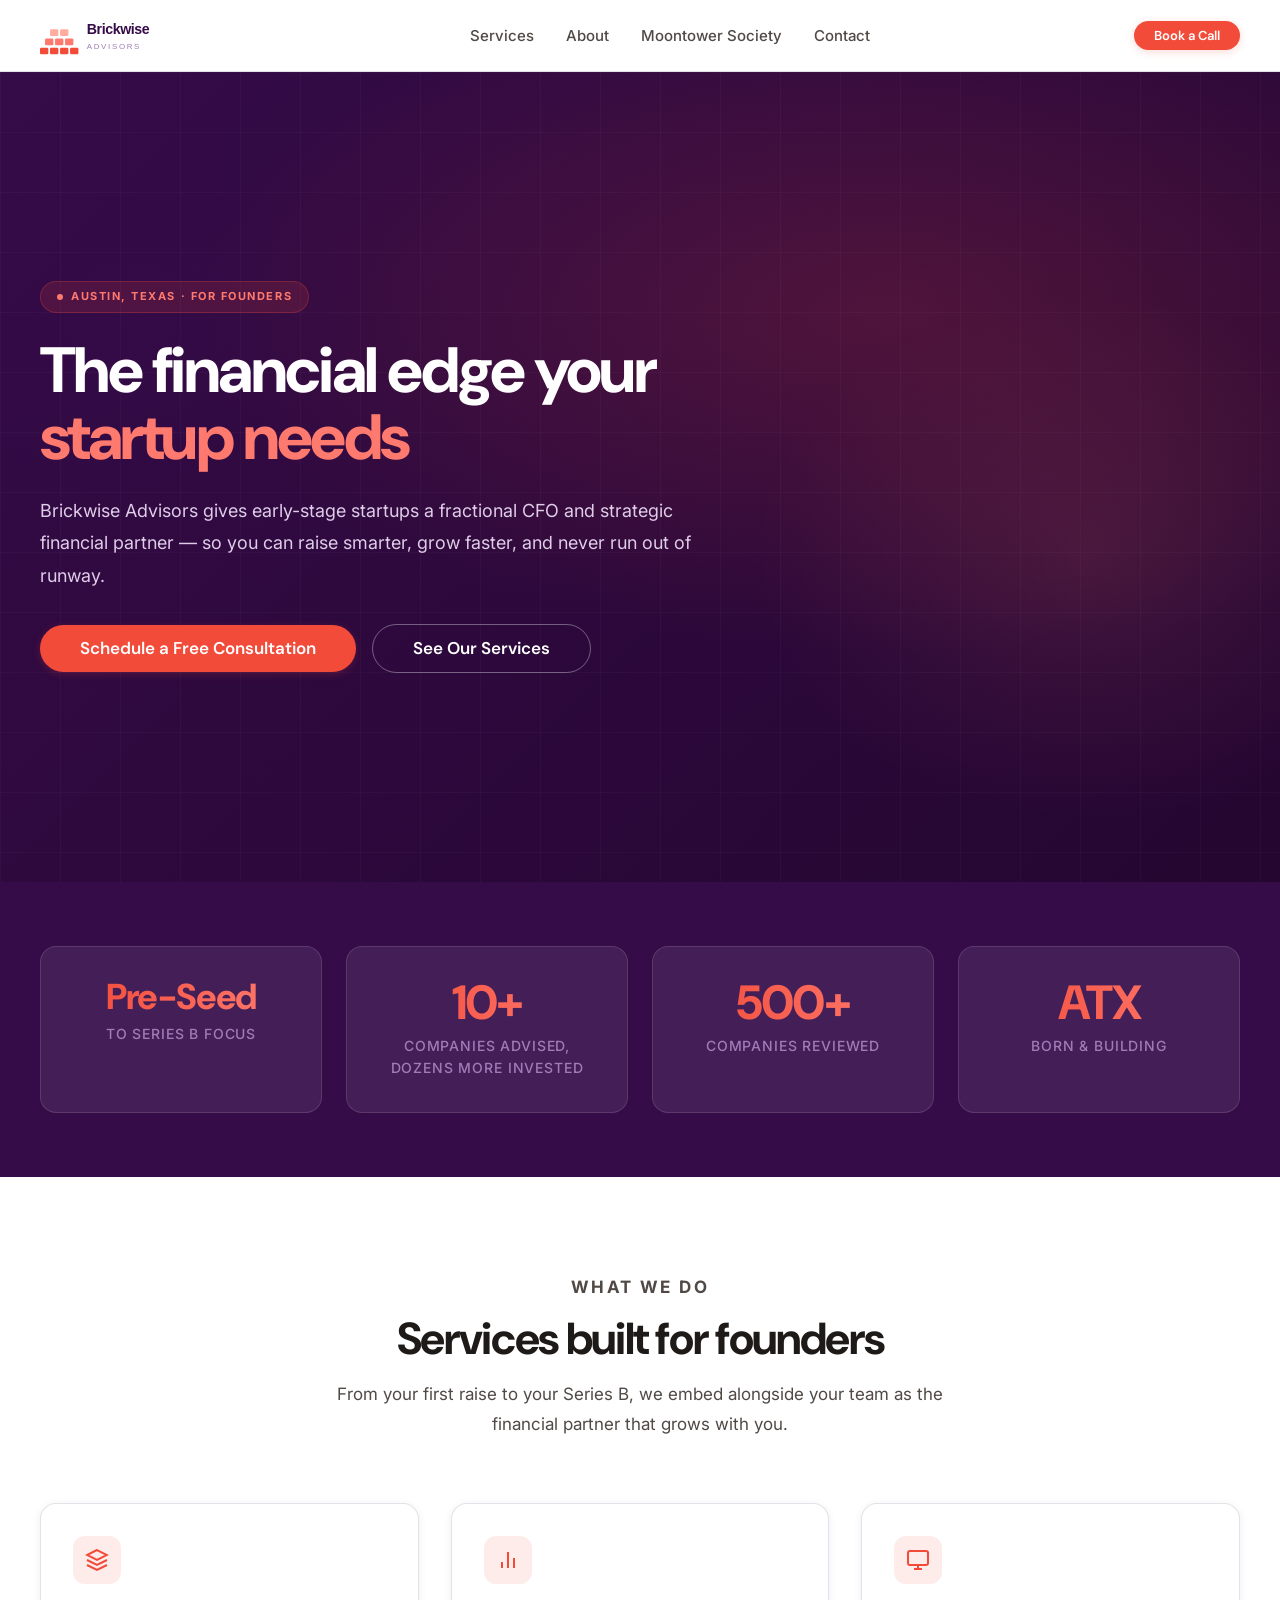
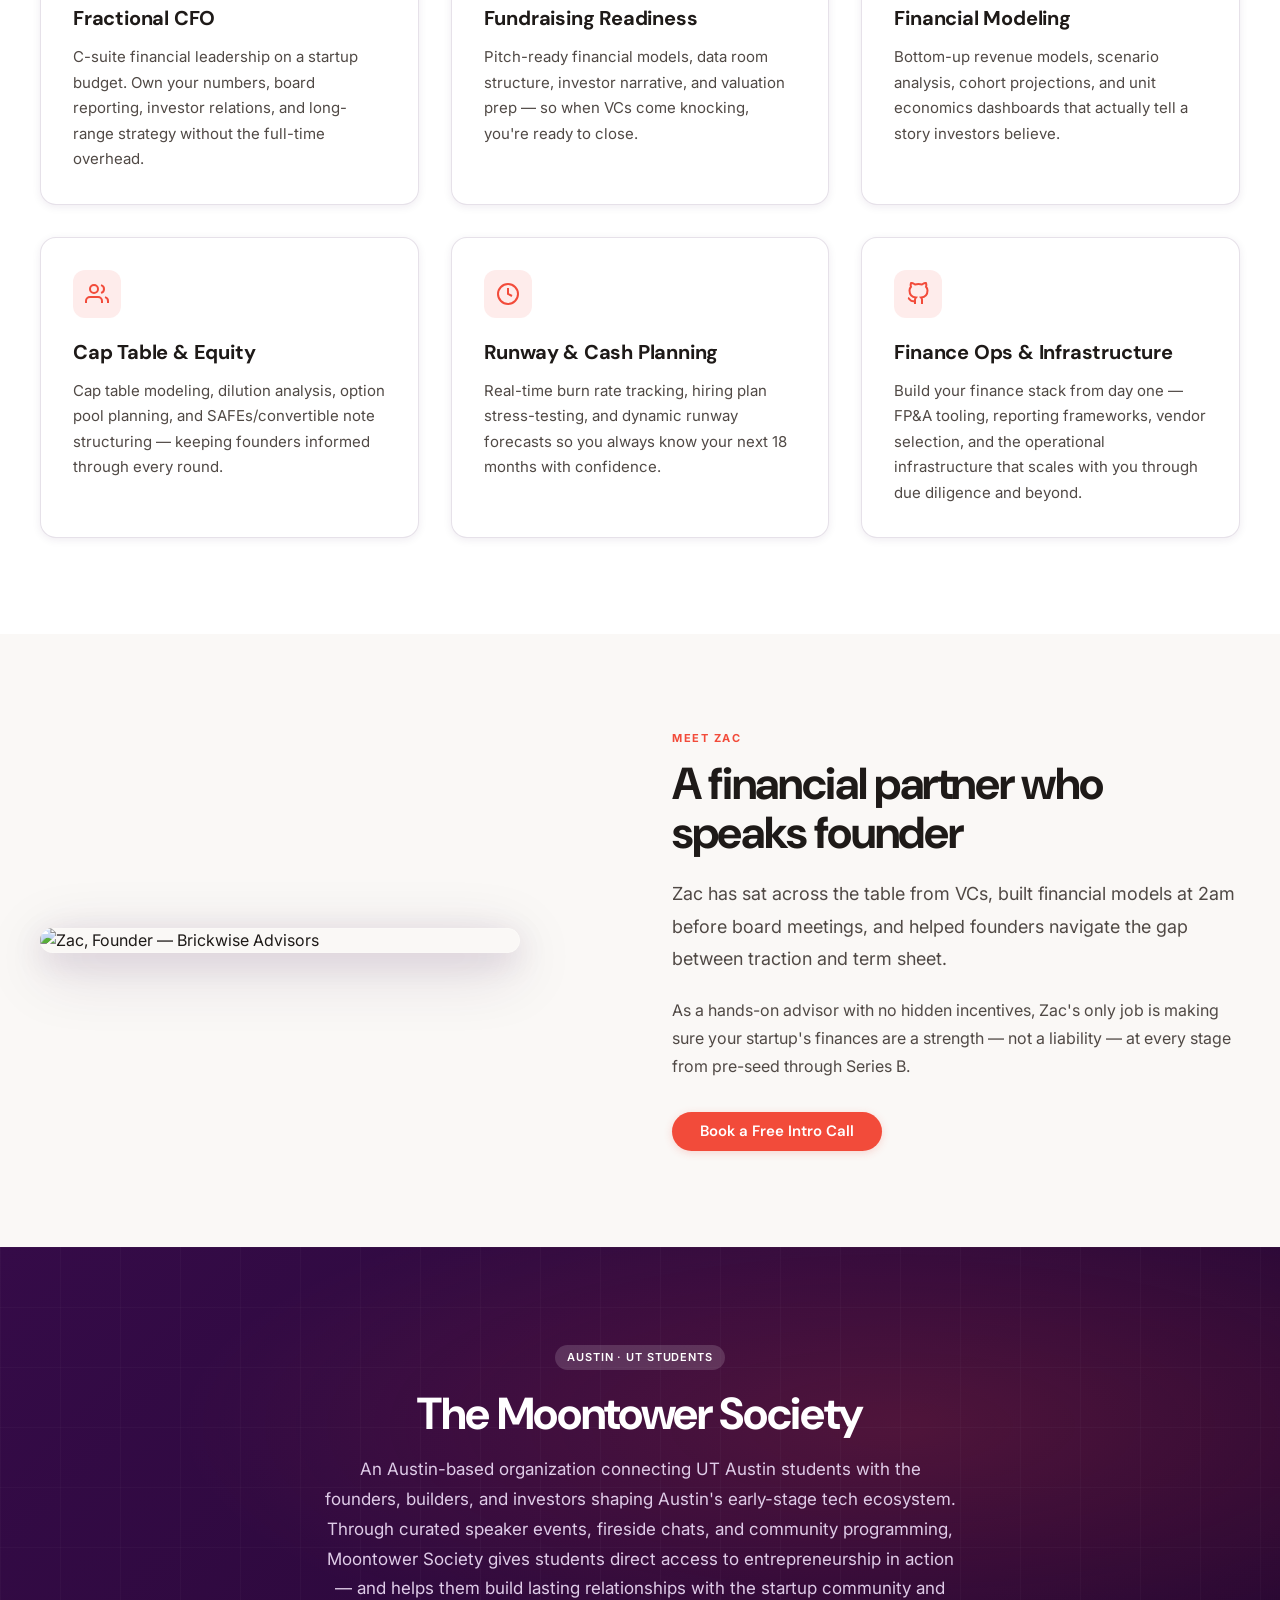
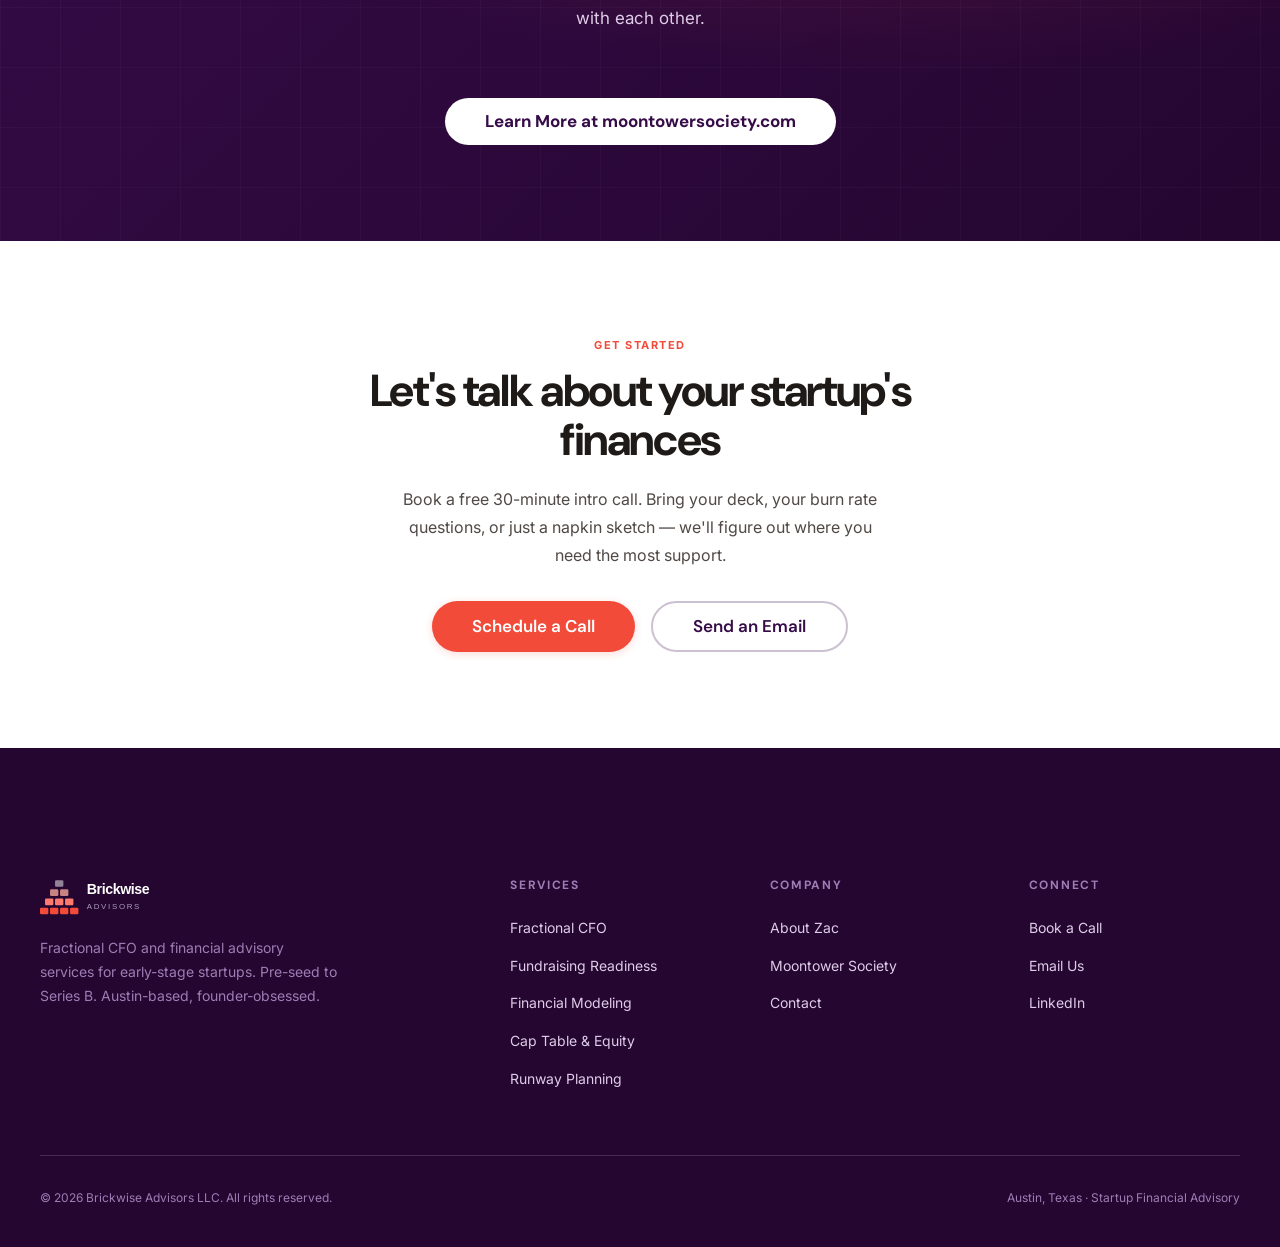
==== index.html @ 365b438d "Initial commit — Brickwise Advisors static site Co-Authored-By: Claude Opus 4.6 <noreply@anthropic.c" ====
<!DOCTYPE html>
<html lang="en">
<head>
  <meta charset="UTF-8">
  <meta name="viewport" content="width=device-width, initial-scale=1.0">
  <title>Brickwise Advisors — Startup Financial Advisory</title>
  <meta name="description" content="Financial strategy and fractional CFO services for early-stage startups. Fundraising prep, financial modeling, and runway planning for founders.">

  <!-- Favicon (inline brick icon) -->
  <link rel="icon" type="image/svg+xml" href="data:image/svg+xml,<svg xmlns='http://www.w3.org/2000/svg' viewBox='0 0 32 32'><rect x='3' y='22' width='7' height='5' rx='1' fill='%23F24B3A'/><rect x='12' y='22' width='7' height='5' rx='1' fill='%23F24B3A'/><rect x='21' y='22' width='7' height='5' rx='1' fill='%23F24B3A'/><rect x='7' y='15' width='7' height='5' rx='1' fill='%23FF7A6E'/><rect x='17' y='15' width='7' height='5' rx='1' fill='%23FF7A6E'/><rect x='12' y='8' width='7' height='5' rx='1' fill='%23FFAD9E'/></svg>">

  <!-- Google Fonts -->
  <link rel="preconnect" href="https://fonts.googleapis.com">
  <link rel="preconnect" href="https://fonts.gstatic.com" crossorigin>
  <link href="https://fonts.googleapis.com/css2?family=DM+Sans:ital,opsz,wght@0,9..40,300..700;1,9..40,300..700&family=Inter:wght@300;400;500;600&family=JetBrains+Mono:wght@400;500&display=swap" rel="stylesheet">

  <!-- Design System -->
  <link rel="stylesheet" href="design-tokens.css">
  <link rel="stylesheet" href="components.css">

  <style>
    /* ── Mobile menu toggle ── */
    .nav-toggle {
      display: none;
      background: none;
      border: none;
      cursor: pointer;
      padding: var(--space-2);
      color: var(--color-aubergine-700);
    }
    .nav-toggle span {
      display: block;
      width: 22px;
      height: 2px;
      background: currentColor;
      border-radius: 2px;
      transition: all var(--duration-base) var(--ease-smooth-out);
    }
    .nav-toggle span + span { margin-top: 6px; }
    .nav-toggle.active span:nth-child(1) { transform: rotate(45deg) translate(4px, 4px); }
    .nav-toggle.active span:nth-child(2) { opacity: 0; }
    .nav-toggle.active span:nth-child(3) { transform: rotate(-45deg) translate(5px, -5px); }

    /* ── Scroll-reveal animations ── */
    .reveal {
      opacity: 0;
      transform: translateY(32px);
      transition: opacity 0.7s var(--ease-smooth-out), transform 0.7s var(--ease-smooth-out);
    }
    .reveal.visible {
      opacity: 1;
      transform: translateY(0);
    }
    .reveal-delay-1 { transition-delay: 0.1s; }
    .reveal-delay-2 { transition-delay: 0.2s; }
    .reveal-delay-3 { transition-delay: 0.3s; }

    /* ── Nav scroll state ── */
    .nav.scrolled { box-shadow: var(--shadow-sm); }

    /* ── About grid responsive ── */
    .about-grid {
      display: grid;
      grid-template-columns: 1fr 1fr;
      gap: var(--space-16);
      align-items: center;
    }

    /* ── Stat value size adjustment for text stats ── */
    .card-stat-value-sm {
      font-family: var(--font-display);
      font-size: var(--text-4xl);
      font-weight: 800;
      letter-spacing: var(--tracking-tight);
      background: var(--gradient-accent-coral);
      -webkit-background-clip: text;
      -webkit-text-fill-color: transparent;
      background-clip: text;
      line-height: 1;
      margin-bottom: var(--space-2);
    }

    /* ── Mobile overrides ── */
    @media (max-width: 768px) {
      .nav-toggle { display: flex; flex-direction: column; gap: 0; }

      .nav-links {
        display: flex;
        flex-direction: column;
        position: fixed;
        top: var(--nav-height);
        left: 0;
        right: 0;
        bottom: 0;
        background: rgba(255, 255, 255, 0.98);
        backdrop-filter: blur(20px);
        -webkit-backdrop-filter: blur(20px);
        padding: var(--space-10) var(--space-6);
        gap: var(--space-6);
        z-index: var(--z-overlay);
        opacity: 0;
        pointer-events: none;
        transform: translateY(-8px);
        transition: all var(--duration-slow) var(--ease-smooth-out);
      }
      .nav-links.open {
        opacity: 1;
        pointer-events: auto;
        transform: translateY(0);
      }
      .nav-links .nav-link {
        font-size: 1.25rem;
        font-weight: 600;
        color: var(--color-aubergine-700);
      }

      .about-grid {
        grid-template-columns: 1fr;
        gap: var(--space-10);
      }
      .about-grid .avatar {
        max-width: 360px;
        margin-inline: auto;
      }
    }
  </style>
</head>
<body>

  <!-- ═══════════════════════════════
       NAV
       ═══════════════════════════════ -->
  <header>
    <nav class="nav" id="nav">
      <div class="container nav-inner">
        <a href="/" class="nav-logo" aria-label="Brickwise Advisors home">
          <img src="logo.svg" alt="Brickwise Advisors" height="40">
        </a>

        <ul class="nav-links" id="navLinks">
          <li><a href="#services"  class="nav-link">Services</a></li>
          <li><a href="#about"     class="nav-link">About</a></li>
          <li><a href="#moontower" class="nav-link">Moontower Society</a></li>
          <li><a href="#contact"   class="nav-link">Contact</a></li>
        </ul>

        <div class="nav-cta">
          <a href="https://calendly.com/brickwiseadvisors" target="_blank" rel="noopener"
             class="btn btn-primary btn-sm">
            Book a Call
          </a>
          <button class="nav-toggle" id="navToggle" aria-label="Toggle menu" aria-expanded="false">
            <span></span><span></span><span></span>
          </button>
        </div>
      </div>
    </nav>
  </header>

  <main>

    <!-- ═══════════════════════════════
         HERO
         ═══════════════════════════════ -->
    <section class="hero">
      <div class="hero-grid-overlay"></div>
      <div class="container">
        <div class="hero-content">
          <div class="hero-eyebrow">
            <svg width="6" height="6" viewBox="0 0 6 6"><circle cx="3" cy="3" r="3" fill="currentColor"/></svg>
            Austin, Texas · For Founders
          </div>
          <h1>The financial edge your <span>startup needs</span></h1>
          <p class="lead">
            Brickwise Advisors gives early-stage startups a fractional CFO and strategic
            financial partner — so you can raise smarter, grow faster, and never run out
            of runway.
          </p>
          <div class="hero-cta">
            <a href="https://calendly.com/brickwiseadvisors" target="_blank" rel="noopener"
               class="btn btn-primary btn-lg">
              Schedule a Free Consultation
            </a>
            <a href="#services" class="btn btn-ghost-dark btn-lg">
              See Our Services
            </a>
          </div>
        </div>
      </div>
    </section>


    <!-- ═══════════════════════════════
         STATS STRIP
         ═══════════════════════════════ -->
    <section style="background: var(--surface-dark-primary); padding-block: var(--space-16);">
      <div class="container">
        <div class="grid-4">

          <div class="card-stat reveal">
            <div class="card-stat-value-sm">Pre-Seed</div>
            <div class="card-stat-label">to Series B Focus</div>
          </div>

          <div class="card-stat reveal reveal-delay-1">
            <div class="card-stat-value">10+</div>
            <div class="card-stat-label">Companies Advised, Dozens More Invested</div>
          </div>

          <div class="card-stat reveal reveal-delay-2">
            <div class="card-stat-value">500+</div>
            <div class="card-stat-label">Companies Reviewed</div>
          </div>

          <div class="card-stat reveal reveal-delay-3">
            <div class="card-stat-value">ATX</div>
            <div class="card-stat-label">Born &amp; Building</div>
          </div>

        </div>
      </div>
    </section>


    <!-- ═══════════════════════════════
         SERVICES
         ═══════════════════════════════ -->
    <section id="services" class="section bg-light">
      <div class="container">

        <div class="section-header reveal">
          <p class="overline">What We Do</p>
          <h2>Services built for founders</h2>
          <p>From your first raise to your Series B, we embed alongside your team
             as the financial partner that grows with you.</p>
        </div>

        <div class="grid-3">

          <div class="card-service reveal">
            <div class="card-service-icon">
              <svg width="24" height="24" viewBox="0 0 24 24" fill="none" stroke="currentColor" stroke-width="2"><path d="M12 2L2 7l10 5 10-5-10-5z"/><path d="M2 17l10 5 10-5"/><path d="M2 12l10 5 10-5"/></svg>
            </div>
            <h4>Fractional CFO</h4>
            <p style="color:var(--text-on-light-secondary);margin-top:var(--space-3);font-size:0.9375rem;line-height:1.7;">
              C-suite financial leadership on a startup budget. Own your numbers,
              board reporting, investor relations, and long-range strategy without
              the full-time overhead.
            </p>
          </div>

          <div class="card-service reveal reveal-delay-1">
            <div class="card-service-icon">
              <svg width="24" height="24" viewBox="0 0 24 24" fill="none" stroke="currentColor" stroke-width="2"><line x1="18" y1="20" x2="18" y2="10"/><line x1="12" y1="20" x2="12" y2="4"/><line x1="6" y1="20" x2="6" y2="14"/></svg>
            </div>
            <h4>Fundraising Readiness</h4>
            <p style="color:var(--text-on-light-secondary);margin-top:var(--space-3);font-size:0.9375rem;line-height:1.7;">
              Pitch-ready financial models, data room structure, investor narrative,
              and valuation prep — so when VCs come knocking, you're ready to close.
            </p>
          </div>

          <div class="card-service reveal reveal-delay-2">
            <div class="card-service-icon">
              <svg width="24" height="24" viewBox="0 0 24 24" fill="none" stroke="currentColor" stroke-width="2"><rect x="2" y="3" width="20" height="14" rx="2"/><path d="M8 21h8M12 17v4"/></svg>
            </div>
            <h4>Financial Modeling</h4>
            <p style="color:var(--text-on-light-secondary);margin-top:var(--space-3);font-size:0.9375rem;line-height:1.7;">
              Bottom-up revenue models, scenario analysis, cohort projections,
              and unit economics dashboards that actually tell a story investors
              believe.
            </p>
          </div>

          <div class="card-service reveal">
            <div class="card-service-icon">
              <svg width="24" height="24" viewBox="0 0 24 24" fill="none" stroke="currentColor" stroke-width="2"><path d="M17 21v-2a4 4 0 00-4-4H5a4 4 0 00-4 4v2"/><circle cx="9" cy="7" r="4"/><path d="M23 21v-2a4 4 0 00-3-3.87"/><path d="M16 3.13a4 4 0 010 7.75"/></svg>
            </div>
            <h4>Cap Table &amp; Equity</h4>
            <p style="color:var(--text-on-light-secondary);margin-top:var(--space-3);font-size:0.9375rem;line-height:1.7;">
              Cap table modeling, dilution analysis, option pool planning,
              and SAFEs/convertible note structuring — keeping founders informed
              through every round.
            </p>
          </div>

          <div class="card-service reveal reveal-delay-1">
            <div class="card-service-icon">
              <svg width="24" height="24" viewBox="0 0 24 24" fill="none" stroke="currentColor" stroke-width="2"><circle cx="12" cy="12" r="10"/><polyline points="12 6 12 12 16 14"/></svg>
            </div>
            <h4>Runway &amp; Cash Planning</h4>
            <p style="color:var(--text-on-light-secondary);margin-top:var(--space-3);font-size:0.9375rem;line-height:1.7;">
              Real-time burn rate tracking, hiring plan stress-testing, and
              dynamic runway forecasts so you always know your next 18 months
              with confidence.
            </p>
          </div>

          <div class="card-service reveal reveal-delay-2">
            <div class="card-service-icon">
              <svg width="24" height="24" viewBox="0 0 24 24" fill="none" stroke="currentColor" stroke-width="2"><path d="M9 19c-5 1.5-5-2.5-7-3m14 6v-3.87a3.37 3.37 0 00-.94-2.61c3.14-.35 6.44-1.54 6.44-7A5.44 5.44 0 0020 4.77 5.07 5.07 0 0019.91 1S18.73.65 16 2.48a13.38 13.38 0 00-7 0C6.27.65 5.09 1 5.09 1A5.07 5.07 0 005 4.77a5.44 5.44 0 00-1.5 3.78c0 5.42 3.3 6.61 6.44 7A3.37 3.37 0 009 18.13V22"/></svg>
            </div>
            <h4>Finance Ops &amp; Infrastructure</h4>
            <p style="color:var(--text-on-light-secondary);margin-top:var(--space-3);font-size:0.9375rem;line-height:1.7;">
              Build your finance stack from day one — FP&amp;A tooling, reporting
              frameworks, vendor selection, and the operational infrastructure
              that scales with you through due diligence and beyond.
            </p>
          </div>

        </div>
      </div>
    </section>


    <!-- ═══════════════════════════════
         ABOUT / HEADSHOT
         ═══════════════════════════════ -->
    <section id="about" class="section bg-warm">
      <div class="container">
        <div class="about-grid">

          <div class="avatar reveal" style="max-width:480px;">
            <img src="Zac_staff_photo_gift.jpg" alt="Zac, Founder — Brickwise Advisors">
          </div>

          <div class="reveal reveal-delay-1">
            <p class="overline">Meet Zac</p>
            <h2 style="margin-top:var(--space-3);margin-bottom:var(--space-5);">
              A financial partner who speaks founder
            </h2>
            <p class="lead" style="margin-bottom:var(--space-5);">
              Zac has sat across the table from VCs, built financial models at 2am before
              board meetings, and helped founders navigate the gap between traction and
              term sheet.
            </p>
            <p style="color:var(--text-on-light-secondary);line-height:1.75;margin-bottom:var(--space-8);">
              As a hands-on advisor with no hidden incentives,
              Zac's only job is making sure your startup's finances are a strength —
              not a liability — at every stage from pre-seed through Series B.
            </p>
            <a href="https://calendly.com/brickwiseadvisors" target="_blank" rel="noopener"
               class="btn btn-primary">
              Book a Free Intro Call
            </a>
          </div>

        </div>
      </div>
    </section>


    <!-- ═══════════════════════════════
         MOONTOWER SOCIETY
         ═══════════════════════════════ -->
    <section id="moontower" class="section" style="background:var(--gradient-mesh-hero);position:relative;overflow:hidden;">
      <div class="hero-grid-overlay"></div>
      <div class="container" style="position:relative;z-index:1;">

        <div class="section-header reveal">
          <span class="badge badge-on-dark" style="margin-bottom:var(--space-5);">Austin · UT Students</span>
          <h2 style="color:#fff;">The Moontower Society</h2>
          <p style="color:var(--text-on-dark-secondary);margin-top:var(--space-4);">
            An Austin-based organization connecting UT Austin students with the founders,
            builders, and investors shaping Austin's early-stage tech ecosystem. Through
            curated speaker events, fireside chats, and community programming, Moontower
            Society gives students direct access to entrepreneurship in action — and helps
            them build lasting relationships with the startup community and with each other.
          </p>
        </div>

        <div style="text-align:center;margin-top:var(--space-8);" class="reveal reveal-delay-1">
          <a href="https://moontowersociety.com" target="_blank" rel="noopener"
             class="btn btn-primary-dark btn-lg">
            Learn More at moontowersociety.com
          </a>
        </div>

      </div>
    </section>


    <!-- ═══════════════════════════════
         FINAL CTA
         ═══════════════════════════════ -->
    <section id="contact" class="section bg-light" style="text-align:center;">
      <div class="container">
        <div class="reveal">
          <p class="overline" style="margin-bottom:var(--space-3);">Get Started</p>
          <h2 style="max-width:560px;margin-inline:auto;margin-bottom:var(--space-5);">
            Let's talk about your startup's finances
          </h2>
          <p style="color:var(--text-on-light-secondary);max-width:500px;margin-inline:auto;line-height:1.75;margin-bottom:var(--space-8);">
            Book a free 30-minute intro call. Bring your deck, your burn rate questions,
            or just a napkin sketch — we'll figure out where you need the most support.
          </p>
          <div style="display:flex;justify-content:center;gap:var(--space-4);flex-wrap:wrap;">
            <a href="https://calendly.com/brickwiseadvisors" target="_blank" rel="noopener"
               class="btn btn-primary btn-lg">
              Schedule a Call
            </a>
            <a href="mailto:zac@brickwiseadvisors.com" class="btn btn-secondary btn-lg">
              Send an Email
            </a>
          </div>
        </div>
      </div>
    </section>

  </main>


  <!-- ═══════════════════════════════
       FOOTER
       ═══════════════════════════════ -->
  <footer class="footer">
    <div class="container">
      <div class="footer-grid">

        <div>
          <img src="logo-dark.svg" alt="Brickwise Advisors" height="40">
          <p class="footer-brand-desc">
            Fractional CFO and financial advisory services for early-stage startups.
            Pre-seed to Series B. Austin-based, founder-obsessed.
          </p>
        </div>

        <div>
          <p class="footer-heading">Services</p>
          <ul class="footer-links">
            <li><a href="#services" class="footer-link">Fractional CFO</a></li>
            <li><a href="#services" class="footer-link">Fundraising Readiness</a></li>
            <li><a href="#services" class="footer-link">Financial Modeling</a></li>
            <li><a href="#services" class="footer-link">Cap Table &amp; Equity</a></li>
            <li><a href="#services" class="footer-link">Runway Planning</a></li>
          </ul>
        </div>

        <div>
          <p class="footer-heading">Company</p>
          <ul class="footer-links">
            <li><a href="#about"     class="footer-link">About Zac</a></li>
            <li><a href="#moontower" class="footer-link">Moontower Society</a></li>
            <li><a href="#contact"   class="footer-link">Contact</a></li>
          </ul>
        </div>

        <div>
          <p class="footer-heading">Connect</p>
          <ul class="footer-links">
            <li><a href="https://calendly.com/brickwiseadvisors" class="footer-link" target="_blank" rel="noopener">Book a Call</a></li>
            <li><a href="mailto:zac@brickwiseadvisors.com" class="footer-link">Email Us</a></li>
            <li><a href="https://linkedin.com" class="footer-link" target="_blank" rel="noopener">LinkedIn</a></li>
          </ul>
        </div>

      </div>

      <div class="footer-bottom">
        <span>&copy; 2026 Brickwise Advisors LLC. All rights reserved.</span>
        <span>Austin, Texas &middot; Startup Financial Advisory</span>
      </div>
    </div>
  </footer>


  <!-- ═══════════════════════════════
       SCRIPTS
       ═══════════════════════════════ -->
  <script>
    // ── Mobile menu toggle ──
    const toggle = document.getElementById('navToggle');
    const navLinks = document.getElementById('navLinks');

    toggle.addEventListener('click', () => {
      const open = navLinks.classList.toggle('open');
      toggle.classList.toggle('active', open);
      toggle.setAttribute('aria-expanded', open);
    });

    navLinks.querySelectorAll('.nav-link').forEach(link => {
      link.addEventListener('click', () => {
        navLinks.classList.remove('open');
        toggle.classList.remove('active');
        toggle.setAttribute('aria-expanded', 'false');
      });
    });

    // ── Nav scroll shadow ──
    const nav = document.getElementById('nav');
    window.addEventListener('scroll', () => {
      nav.classList.toggle('scrolled', window.scrollY > 16);
    }, { passive: true });

    // ── Scroll reveal (IntersectionObserver) ──
    const reveals = document.querySelectorAll('.reveal');
    const observer = new IntersectionObserver((entries) => {
      entries.forEach(entry => {
        if (entry.isIntersecting) {
          entry.target.classList.add('visible');
          observer.unobserve(entry.target);
        }
      });
    }, { threshold: 0.15, rootMargin: '0px 0px -40px 0px' });

    reveals.forEach(el => observer.observe(el));

    // ── Active nav link on scroll ──
    const sections = document.querySelectorAll('section[id]');
    window.addEventListener('scroll', () => {
      const scrollY = window.scrollY + 100;
      sections.forEach(section => {
        const top = section.offsetTop;
        const height = section.offsetHeight;
        const id = section.getAttribute('id');
        const link = document.querySelector(`.nav-link[href="#${id}"]`);
        if (link) {
          link.classList.toggle('active', scrollY >= top && scrollY < top + height);
        }
      });
    }, { passive: true });
  </script>

</body>
</html>
---- design-tokens.css ----
/* ════════════════════════════════════════════════════════════════
   BRICKWISE ADVISORS — DESIGN TOKENS
   Based on: Contentsquare 2024 Rebrand (Saffron Brand Consultants)
   Primary:  Aubergine #350B48  |  Accent: Light Carmine Pink #F24B3A
   Fonts:    DM Sans (display) + Inter (body) + JetBrains Mono
   ════════════════════════════════════════════════════════════════ */

/* ── GOOGLE FONTS IMPORT ──
   Add this <link> in your HTML <head>:
   <link rel="preconnect" href="https://fonts.googleapis.com">
   <link rel="preconnect" href="https://fonts.gstatic.com" crossorigin>
   <link href="https://fonts.googleapis.com/css2?family=DM+Sans:ital,opsz,wght@0,9..40,300..700;1,9..40,300..700&family=Inter:wght@300;400;500;600&family=JetBrains+Mono:wght@400;500&display=swap" rel="stylesheet">
*/

:root {

  /* ══════════════════════════════════════
     BRAND COLORS
     ══════════════════════════════════════ */

  /* Aubergine scale */
  --color-aubergine-50:  #F5EFF8;
  --color-aubergine-100: #E9D8F0;
  --color-aubergine-200: #D2B0E0;
  --color-aubergine-300: #B080C8;
  --color-aubergine-400: #8750A8;
  --color-aubergine-500: #622880;
  --color-aubergine-600: #4A1060;
  --color-aubergine-700: #350B48;  /* PRIMARY */
  --color-aubergine-800: #240630;
  --color-aubergine-900: #160320;

  /* Carmine (CTA) scale */
  --color-carmine-50:  #FFF0EE;
  --color-carmine-100: #FFD8D2;
  --color-carmine-200: #FFB0A5;
  --color-carmine-300: #FF8877;
  --color-carmine-400: #FF6655;
  --color-carmine-500: #F24B3A;   /* ACCENT / CTA */
  --color-carmine-600: #D93828;
  --color-carmine-700: #B52A1C;
  --color-carmine-800: #8C1E13;
  --color-carmine-900: #63150D;

  /* Coral highlights (on dark bg) */
  --color-coral:       #FF7A6E;
  --color-coral-light: #FFAD9E;
  --color-coral-dark:  #E55E52;

  /* ══════════════════════════════════════
     NEUTRAL PALETTE (warm-tinted)
     ══════════════════════════════════════ */
  --color-white:         #FFFFFF;
  --color-neutral-50:    #FAF8F6;
  --color-neutral-100:   #F2EDE8;
  --color-neutral-200:   #E4DDD5;
  --color-neutral-300:   #C8BFB5;
  --color-neutral-400:   #9E9390;
  --color-neutral-500:   #736B68;
  --color-neutral-600:   #504945;
  --color-neutral-700:   #332E2B;
  --color-neutral-800:   #1E1A18;
  --color-neutral-900:   #0E0C0B;

  /* ══════════════════════════════════════
     SEMANTIC COLORS
     ══════════════════════════════════════ */
  --color-success-bg:     #D1FAE5;
  --color-success-text:   #065F46;
  --color-warning-bg:     #FEF9C3;
  --color-warning-text:   #854D0E;
  --color-error-bg:       #FEE2E2;
  --color-error-text:     #991B1B;
  --color-info-bg:        #DBEAFE;
  --color-info-text:      #1E40AF;

  /* ══════════════════════════════════════
     SURFACE ALIASES
     ══════════════════════════════════════ */
  --surface-dark-primary:   #350B48;
  --surface-dark-secondary: #240630;
  --surface-dark-elevated:  #4A1060;
  --surface-light-primary:  #FFFFFF;
  --surface-light-secondary:#FAF8F6;

  /* ══════════════════════════════════════
     TEXT ROLE ALIASES
     ══════════════════════════════════════ */
  --text-on-dark-primary:   #FFFFFF;
  --text-on-dark-secondary: #DFCCE8;
  --text-on-dark-muted:     #9E7DB5;
  --text-on-dark-accent:    #FF7A6E;
  --text-on-light-primary:  #1E1A18;
  --text-on-light-secondary:#504945;
  --text-on-light-muted:    #9E9390;
  --text-on-light-accent:   #350B48;

  /* ══════════════════════════════════════
     GRADIENTS
     ══════════════════════════════════════ */
  --gradient-hero-primary:  linear-gradient(135deg, #350B48 0%, #240630 60%, #1A0422 100%);
  --gradient-card-warm:     linear-gradient(135deg, #4A1060 0%, #350B48 100%);
  --gradient-accent-coral:  linear-gradient(90deg, #F24B3A 0%, #FF7A6E 100%);
  --gradient-section-light: linear-gradient(180deg, #FFFFFF 0%, #FAF8F6 100%);
  --gradient-mesh-hero:
    radial-gradient(ellipse 80% 60% at 70% 30%, rgba(242,75,58,0.18) 0%, transparent 70%),
    linear-gradient(135deg, #350B48 0%, #240630 100%);
  --gradient-mesh-subtle:
    radial-gradient(ellipse 60% 40% at 80% 20%, rgba(242,75,58,0.08) 0%, transparent 60%),
    radial-gradient(ellipse 40% 60% at 20% 80%, rgba(53,11,72,0.06) 0%, transparent 60%),
    linear-gradient(180deg, #FFFFFF 0%, #FAF8F6 100%);

  /* ══════════════════════════════════════
     TYPOGRAPHY
     ══════════════════════════════════════ */
  --font-display: 'DM Sans', sans-serif;   /* Proxy for New Edge Rounded */
  --font-body:    'Inter', system-ui, sans-serif;
  --font-mono:    'JetBrains Mono', 'Courier New', monospace;

  /* Type scale */
  --text-xs:   0.75rem;     /*  12px */
  --text-sm:   0.875rem;    /*  14px */
  --text-base: 1rem;        /*  16px */
  --text-lg:   1.125rem;    /*  18px */
  --text-xl:   1.25rem;     /*  20px */
  --text-2xl:  1.5rem;      /*  24px */
  --text-3xl:  1.875rem;    /*  30px */
  --text-4xl:  2.25rem;     /*  36px */
  --text-5xl:  3rem;        /*  48px */
  --text-6xl:  3.75rem;     /*  60px */
  --text-7xl:  4.5rem;      /*  72px */

  /* Responsive heading sizes (clamp) */
  --heading-h1: clamp(2.5rem, 5vw, 4.5rem);
  --heading-h2: clamp(1.875rem, 3.5vw, 3rem);
  --heading-h3: clamp(1.25rem, 2.5vw, 1.875rem);
  --heading-h4: clamp(1.125rem, 2vw, 1.5rem);

  /* Line heights */
  --leading-tight:  1.15;
  --leading-snug:   1.3;
  --leading-normal: 1.6;
  --leading-loose:  1.75;

  /* Letter spacing */
  --tracking-tight: -0.04em;
  --tracking-snug:  -0.02em;
  --tracking-normal: 0em;
  --tracking-wide:   0.06em;
  --tracking-wider:  0.1em;
  --tracking-widest: 0.14em;

  /* ══════════════════════════════════════
     SPACING (4px base unit)
     ══════════════════════════════════════ */
  --space-0:  0;
  --space-1:  0.25rem;   /*  4px */
  --space-2:  0.5rem;    /*  8px */
  --space-3:  0.75rem;   /* 12px */
  --space-4:  1rem;      /* 16px */
  --space-5:  1.25rem;   /* 20px */
  --space-6:  1.5rem;    /* 24px */
  --space-8:  2rem;      /* 32px */
  --space-10: 2.5rem;    /* 40px */
  --space-12: 3rem;      /* 48px */
  --space-16: 4rem;      /* 64px */
  --space-20: 5rem;      /* 80px */
  --space-24: 6rem;      /* 96px */
  --space-32: 8rem;      /* 128px */
  --space-40: 10rem;     /* 160px */

  /* Section padding */
  --section-padding-sm: 4rem;
  --section-padding-md: 6rem;
  --section-padding-lg: 8rem;
  --section-padding-xl: 10rem;

  /* ══════════════════════════════════════
     BORDER RADIUS
     ══════════════════════════════════════ */
  --radius-sm:   4px;
  --radius-md:   8px;
  --radius-lg:   12px;
  --radius-xl:   16px;
  --radius-2xl:  24px;
  --radius-3xl:  32px;
  --radius-full: 9999px;

  /* ══════════════════════════════════════
     BORDERS
     ══════════════════════════════════════ */
  --border-default: rgba(53,11,72,0.12);
  --border-subtle:  rgba(53,11,72,0.06);
  --border-strong:  rgba(53,11,72,0.24);
  --border-on-dark: rgba(255,255,255,0.15);
  --border-focus:   #F24B3A;

  /* ══════════════════════════════════════
     SHADOWS (aubergine-tinted)
     ══════════════════════════════════════ */
  --shadow-xs:    0 1px 3px rgba(53,11,72,0.06);
  --shadow-sm:    0 2px 8px rgba(53,11,72,0.08);
  --shadow-md:    0 4px 24px rgba(53,11,72,0.12), 0 2px 8px rgba(53,11,72,0.08);
  --shadow-lg:    0 8px 40px rgba(53,11,72,0.16), 0 4px 16px rgba(53,11,72,0.10);
  --shadow-xl:    0 16px 64px rgba(53,11,72,0.20), 0 8px 32px rgba(53,11,72,0.12);
  --shadow-2xl:   0 24px 80px rgba(53,11,72,0.25);
  --shadow-inner: inset 0 2px 8px rgba(53,11,72,0.08);
  --shadow-glow:  0 0 40px rgba(242,75,58,0.30);

  /* ══════════════════════════════════════
     MOTION
     ══════════════════════════════════════ */
  --duration-fast:    120ms;
  --duration-base:    200ms;
  --duration-slow:    350ms;
  --duration-slower:  500ms;
  --ease-default:     cubic-bezier(0.4, 0, 0.2, 1);
  --ease-spring:      cubic-bezier(0.175, 0.885, 0.32, 1.275);
  --ease-smooth-out:  cubic-bezier(0.22, 1, 0.36, 1);

  /* ══════════════════════════════════════
     LAYOUT
     ══════════════════════════════════════ */
  --nav-height:       72px;
  --container-sm:     640px;
  --container-md:     768px;
  --container-lg:     1024px;
  --container-xl:     1280px;
  --container-2xl:    1440px;
  --container-prose:  68ch;

  /* Grid */
  --grid-cols-mobile: 4;
  --grid-cols-tablet: 8;
  --grid-cols-desktop: 12;
  --grid-gutter:      1.5rem;

  /* Z-index scale */
  --z-below:    -1;
  --z-base:      0;
  --z-raised:   10;
  --z-dropdown: 100;
  --z-sticky:   200;
  --z-overlay:  300;
  --z-modal:    400;
  --z-toast:    500;
}
---- components.css ----
/* ════════════════════════════════════════════════════════════════
   BRICKWISE ADVISORS — COMPONENT LIBRARY
   Import after: design-tokens.css
   ════════════════════════════════════════════════════════════════ */

/* ── RESETS ── */
*, *::before, *::after { box-sizing: border-box; margin: 0; padding: 0; }
html { scroll-behavior: smooth; font-size: 16px; }
body {
  font-family: var(--font-body);
  color: var(--text-on-light-primary);
  background: var(--color-neutral-50);
  line-height: 1.6;
  -webkit-font-smoothing: antialiased;
}
img, svg { display: block; max-width: 100%; }
a { text-decoration: none; color: inherit; }

/* ══════════════════════════════════════
   LAYOUT
   ══════════════════════════════════════ */
.container {
  width: 100%;
  max-width: var(--container-xl);
  margin-inline: auto;
  padding-inline: 2.5rem;
}
.container-md  { max-width: var(--container-md); }
.container-lg  { max-width: var(--container-lg); }
.container-2xl { max-width: var(--container-2xl); }

.section {
  padding-block: var(--section-padding-md);
}
.section-sm { padding-block: var(--section-padding-sm); }
.section-lg { padding-block: var(--section-padding-lg); }
.section-xl { padding-block: var(--section-padding-xl); }

.grid-2 { display: grid; grid-template-columns: repeat(2, 1fr); gap: var(--space-8); }
.grid-3 { display: grid; grid-template-columns: repeat(3, 1fr); gap: var(--space-8); }
.grid-4 { display: grid; grid-template-columns: repeat(4, 1fr); gap: var(--space-6); }
.flex-center { display: flex; align-items: center; justify-content: center; }
.flex-between { display: flex; align-items: center; justify-content: space-between; }
.flex-col { display: flex; flex-direction: column; }
.gap-2 { gap: var(--space-2); }
.gap-4 { gap: var(--space-4); }
.gap-6 { gap: var(--space-6); }
.gap-8 { gap: var(--space-8); }

/* ══════════════════════════════════════
   TYPOGRAPHY
   ══════════════════════════════════════ */
h1, h2, h3, h4, h5, h6 {
  font-family: var(--font-display);
  line-height: var(--leading-tight);
  font-weight: 700;
}
h1 {
  font-size: clamp(2.5rem, 5vw, 4.5rem);
  font-weight: 800;
  letter-spacing: var(--tracking-tight);
  line-height: 1.05;
}
h2 {
  font-size: clamp(2rem, 3.5vw, 3rem);
  letter-spacing: -0.03em;
  line-height: 1.1;
}
h3 {
  font-size: clamp(1.5rem, 2.5vw, 2rem);
  letter-spacing: -0.02em;
  line-height: 1.2;
}
h4 { font-size: 1.25rem;  letter-spacing: -0.01em; line-height: 1.4; }
h5 { font-size: 1.125rem; letter-spacing: 0;       line-height: 1.5; }

.overline {
  font-size: 0.6875rem;
  font-weight: 700;
  letter-spacing: var(--tracking-widest);
  text-transform: uppercase;
  color: var(--color-carmine-500);
}
.overline-muted {
  font-size: 0.6875rem;
  font-weight: 600;
  letter-spacing: var(--tracking-wider);
  text-transform: uppercase;
  color: var(--text-on-light-muted);
}
.lead {
  font-size: 1.125rem;
  line-height: 1.8;
  color: var(--text-on-light-secondary);
}
.lead-dark {
  font-size: 1.125rem;
  line-height: 1.8;
  color: var(--text-on-dark-secondary);
}
.mono {
  font-family: var(--font-mono);
  font-size: 0.875rem;
}

/* ══════════════════════════════════════
   NAVIGATION
   ══════════════════════════════════════ */
.nav {
  position: sticky;
  top: 0;
  z-index: var(--z-sticky);
  height: var(--nav-height);
  background: rgba(255, 255, 255, 0.92);
  backdrop-filter: blur(16px);
  -webkit-backdrop-filter: blur(16px);
  border-bottom: 1px solid var(--border-default);
  display: flex;
  align-items: center;
}
.nav-inner {
  display: flex;
  align-items: center;
  justify-content: space-between;
  width: 100%;
}
.nav-logo img, .nav-logo svg {
  height: 40px;
  width: auto;
}
.nav-links {
  display: flex;
  align-items: center;
  gap: var(--space-8);
  list-style: none;
}
.nav-link {
  font-family: var(--font-body);
  font-size: 0.9375rem;
  font-weight: 500;
  color: var(--text-on-light-secondary);
  transition: color var(--duration-base);
}
.nav-link:hover { color: var(--color-aubergine-700); }
.nav-link.active { color: var(--color-aubergine-700); font-weight: 600; }
.nav-cta { display: flex; align-items: center; gap: var(--space-3); }

/* ══════════════════════════════════════
   BUTTONS
   ══════════════════════════════════════ */
.btn {
  display: inline-flex;
  align-items: center;
  justify-content: center;
  gap: var(--space-2);
  font-family: var(--font-display);
  font-weight: 600;
  font-size: 0.9375rem;
  border-radius: var(--radius-full);
  border: none;
  cursor: pointer;
  text-decoration: none;
  white-space: nowrap;
  transition: all var(--duration-base) var(--ease-smooth-out);
  line-height: 1;
}

/* Primary — carmine */
.btn-primary {
  background: var(--color-carmine-500);
  color: #fff;
  padding: 0.75rem 1.75rem;
  box-shadow: 0 2px 8px rgba(242,75,58,0.2);
}
.btn-primary:hover {
  background: var(--color-carmine-600);
  transform: translateY(-1px);
  box-shadow: 0 8px 24px rgba(242,75,58,0.35);
}
.btn-primary:active { transform: translateY(0); }

/* Primary dark bg — white */
.btn-primary-dark {
  background: #fff;
  color: var(--color-aubergine-700);
  padding: 0.75rem 1.75rem;
  font-weight: 700;
}
.btn-primary-dark:hover {
  background: var(--color-neutral-50);
  transform: translateY(-1px);
  box-shadow: 0 8px 24px rgba(0,0,0,0.2);
}

/* Secondary — outlined */
.btn-secondary {
  background: transparent;
  color: var(--color-aubergine-700);
  padding: 0.6875rem 1.6875rem;
  border: 2px solid rgba(53,11,72,0.25);
}
.btn-secondary:hover {
  background: rgba(53,11,72,0.06);
  border-color: rgba(53,11,72,0.5);
}

/* Ghost on dark bg */
.btn-ghost-dark {
  background: transparent;
  color: #fff;
  padding: 0.6875rem 1.6875rem;
  border: 1.5px solid rgba(255,255,255,0.35);
}
.btn-ghost-dark:hover {
  background: rgba(255,255,255,0.1);
  border-color: rgba(255,255,255,0.65);
}

/* Sizes */
.btn-sm { font-size: 0.8125rem; padding: 0.5rem 1.25rem; }
.btn-lg { font-size: 1.0625rem; padding: 0.9375rem 2.5rem; }
.btn-xl { font-size: 1.125rem;  padding: 1.0625rem 2.75rem; }

/* Icon button */
.btn-icon {
  width: 44px;
  height: 44px;
  border-radius: var(--radius-full);
  padding: 0;
  background: rgba(53,11,72,0.06);
  color: var(--color-aubergine-700);
  border: none;
  cursor: pointer;
  display: inline-flex;
  align-items: center;
  justify-content: center;
  transition: all var(--duration-base);
}
.btn-icon:hover { background: rgba(53,11,72,0.12); }

/* ══════════════════════════════════════
   BADGES / TAGS
   ══════════════════════════════════════ */
.badge {
  display: inline-flex;
  align-items: center;
  gap: 0.375rem;
  font-family: var(--font-body);
  font-size: 0.6875rem;
  font-weight: 600;
  letter-spacing: 0.08em;
  text-transform: uppercase;
  padding: 0.25rem 0.75rem;
  border-radius: var(--radius-full);
}
.badge-default  { background: rgba(53,11,72,0.08);  color: var(--color-aubergine-700); }
.badge-accent   { background: rgba(242,75,58,0.12); color: var(--color-carmine-700); }
.badge-success  { background: var(--color-success-bg); color: var(--color-success-text); }
.badge-warning  { background: var(--color-warning-bg); color: var(--color-warning-text); }
.badge-on-dark  { background: rgba(255,255,255,0.15); color: #fff; }
.badge-dot {
  width: 6px;
  height: 6px;
  border-radius: 50%;
  background: currentColor;
  flex-shrink: 0;
}

/* ══════════════════════════════════════
   CARDS
   ══════════════════════════════════════ */
.card {
  border-radius: var(--radius-xl);
  padding: var(--space-8);
  transition:
    transform var(--duration-base) var(--ease-smooth-out),
    box-shadow var(--duration-base);
}
.card-default {
  background: var(--color-white);
  border: 1px solid var(--border-default);
  box-shadow: var(--shadow-md);
}
.card-default:hover {
  transform: translateY(-3px);
  box-shadow: var(--shadow-lg);
}
.card-dark {
  background: var(--surface-dark-elevated);
  border: 1px solid var(--border-on-dark);
  color: #fff;
}
.card-warm {
  background: var(--color-neutral-50);
  border: 1px solid var(--border-subtle);
}
.card-featured {
  background: var(--gradient-card-warm);
  border: 1px solid rgba(255,255,255,0.12);
  color: #fff;
}

/* Service/feature card */
.card-service {
  background: var(--color-white);
  border: 1px solid var(--border-default);
  border-radius: var(--radius-xl);
  padding: var(--space-8);
  box-shadow: var(--shadow-sm);
  transition: all var(--duration-base) var(--ease-smooth-out);
}
.card-service:hover {
  transform: translateY(-4px);
  box-shadow: var(--shadow-lg);
  border-color: rgba(242,75,58,0.2);
}
.card-service-icon {
  width: 48px;
  height: 48px;
  background: rgba(242,75,58,0.1);
  border-radius: var(--radius-lg);
  display: flex;
  align-items: center;
  justify-content: center;
  margin-bottom: var(--space-5);
  color: var(--color-carmine-500);
}

/* Stat card */
.card-stat {
  background: rgba(255,255,255,0.08);
  border: 1px solid rgba(255,255,255,0.12);
  border-radius: var(--radius-xl);
  padding: var(--space-8);
  text-align: center;
}
.card-stat-value {
  font-family: var(--font-display);
  font-size: var(--text-5xl);
  font-weight: 800;
  letter-spacing: var(--tracking-tight);
  background: var(--gradient-accent-coral);
  -webkit-background-clip: text;
  -webkit-text-fill-color: transparent;
  background-clip: text;
  line-height: 1;
  margin-bottom: var(--space-2);
}
.card-stat-label {
  font-size: var(--text-sm);
  color: var(--text-on-dark-muted);
  font-weight: 500;
  letter-spacing: var(--tracking-wide);
  text-transform: uppercase;
}

/* ══════════════════════════════════════
   HERO SECTION
   ══════════════════════════════════════ */
.hero {
  min-height: 90vh;
  background: var(--gradient-mesh-hero);
  display: flex;
  align-items: center;
  position: relative;
  overflow: hidden;
  padding-block: var(--section-padding-lg);
}
.hero::before {
  content: '';
  position: absolute;
  inset: 0;
  background:
    radial-gradient(ellipse 40% 50% at 85% 60%, rgba(255,122,110,0.12) 0%, transparent 65%),
    radial-gradient(ellipse 30% 40% at 10% 30%, rgba(53,11,72,0.6) 0%, transparent 60%);
  pointer-events: none;
}
.hero-grid-overlay {
  position: absolute;
  inset: 0;
  background-image:
    linear-gradient(rgba(255,255,255,0.025) 1px, transparent 1px),
    linear-gradient(90deg, rgba(255,255,255,0.025) 1px, transparent 1px);
  background-size: 60px 60px;
  pointer-events: none;
}
.hero-content {
  position: relative;
  z-index: 1;
  max-width: 680px;
}
.hero-eyebrow {
  display: inline-flex;
  align-items: center;
  gap: var(--space-2);
  font-size: 0.6875rem;
  font-weight: 700;
  letter-spacing: var(--tracking-widest);
  text-transform: uppercase;
  color: var(--color-coral);
  margin-bottom: var(--space-6);
  padding: 0.375rem 1rem;
  background: rgba(242,75,58,0.15);
  border: 1px solid rgba(242,75,58,0.25);
  border-radius: var(--radius-full);
}
.hero h1 { color: var(--text-on-dark-primary); }
.hero h1 span { color: var(--color-coral); }
.hero .lead { color: var(--text-on-dark-secondary); margin-block: var(--space-6); }
.hero-cta {
  display: flex;
  align-items: center;
  gap: var(--space-4);
  flex-wrap: wrap;
  margin-top: var(--space-8);
}

/* ══════════════════════════════════════
   SECTION HEADERS
   ══════════════════════════════════════ */
.section-header {
  text-align: center;
  max-width: 640px;
  margin-inline: auto;
  margin-bottom: var(--space-16);
}
.section-header .overline {
  margin-bottom: var(--space-3);
}
.section-header h2 {
  margin-bottom: var(--space-4);
  color: var(--text-on-light-primary);
}
.section-header p {
  color: var(--text-on-light-secondary);
  font-size: 1.0625rem;
  line-height: 1.75;
}

/* ══════════════════════════════════════
   FORM INPUTS
   ══════════════════════════════════════ */
.form-group { display: flex; flex-direction: column; gap: var(--space-2); }
.form-label {
  font-size: var(--text-sm);
  font-weight: 600;
  color: var(--text-on-light-primary);
  letter-spacing: 0.02em;
}
.form-input {
  height: 48px;
  border-radius: var(--radius-md);
  border: 1.5px solid rgba(53,11,72,0.20);
  padding: 0 var(--space-4);
  font-size: var(--text-base);
  font-family: var(--font-body);
  color: var(--text-on-light-primary);
  background: var(--color-white);
  outline: none;
  transition:
    border-color var(--duration-base),
    box-shadow var(--duration-base);
}
.form-input:focus {
  border-color: var(--border-focus);
  box-shadow: 0 0 0 3px rgba(242,75,58,0.15);
}
.form-input::placeholder { color: var(--text-on-light-muted); }
.form-textarea {
  min-height: 120px;
  height: auto;
  padding: var(--space-3) var(--space-4);
  resize: vertical;
}

/* ══════════════════════════════════════
   DIVIDER / HR
   ══════════════════════════════════════ */
.divider {
  height: 1px;
  background: var(--border-subtle);
  border: none;
  margin-block: var(--space-8);
}
.divider-strong {
  background: var(--border-default);
}
.divider-on-dark {
  background: var(--border-on-dark);
}

/* ══════════════════════════════════════
   AVATAR / HEADSHOT
   ══════════════════════════════════════ */
.avatar {
  border-radius: var(--radius-2xl);
  overflow: hidden;
  box-shadow: var(--shadow-xl);
  position: relative;
}
.avatar::after {
  content: '';
  position: absolute;
  inset: 0;
  border-radius: inherit;
  border: 1px solid rgba(255,255,255,0.15);
  pointer-events: none;
}
.avatar img { width: 100%; height: 100%; object-fit: cover; }

/* ══════════════════════════════════════
   TRUST / LOGO STRIP
   ══════════════════════════════════════ */
.trust-strip {
  background: var(--color-white);
  border-block: 1px solid var(--border-subtle);
  padding-block: var(--space-8);
  overflow: hidden;
}
.trust-logos {
  display: flex;
  align-items: center;
  justify-content: center;
  gap: var(--space-12);
  flex-wrap: wrap;
}
.trust-logo {
  opacity: 0.45;
  filter: grayscale(1);
  transition: opacity var(--duration-base);
  height: 28px;
  width: auto;
}
.trust-logo:hover { opacity: 0.7; }

/* ══════════════════════════════════════
   TESTIMONIAL / QUOTE BLOCK
   ══════════════════════════════════════ */
.testimonial {
  background: var(--color-white);
  border-radius: var(--radius-2xl);
  padding: var(--space-10);
  box-shadow: var(--shadow-md);
  border: 1px solid var(--border-subtle);
  position: relative;
}
.testimonial::before {
  content: '\201C';
  position: absolute;
  top: -0.5rem;
  left: var(--space-8);
  font-family: var(--font-display);
  font-size: 5rem;
  font-weight: 800;
  color: var(--color-carmine-500);
  line-height: 1;
  opacity: 0.6;
}
.testimonial-body {
  font-size: 1.0625rem;
  line-height: 1.75;
  color: var(--text-on-light-primary);
  margin-bottom: var(--space-6);
  padding-top: var(--space-4);
}
.testimonial-author { display: flex; align-items: center; gap: var(--space-4); }
.testimonial-avatar {
  width: 48px;
  height: 48px;
  border-radius: var(--radius-full);
  background: var(--gradient-card-warm);
  overflow: hidden;
  flex-shrink: 0;
}
.testimonial-name {
  font-weight: 600;
  font-size: var(--text-sm);
  color: var(--text-on-light-primary);
}
.testimonial-role {
  font-size: var(--text-xs);
  color: var(--text-on-light-muted);
  margin-top: 2px;
}

/* ══════════════════════════════════════
   FOOTER
   ══════════════════════════════════════ */
.footer {
  background: var(--surface-dark-secondary);
  color: var(--text-on-dark-secondary);
  padding-top: var(--section-padding-lg);
  padding-bottom: var(--space-10);
}
.footer-grid {
  display: grid;
  grid-template-columns: 2fr 1fr 1fr 1fr;
  gap: var(--space-12);
  margin-bottom: var(--space-16);
}
.footer-brand-desc {
  font-size: var(--text-sm);
  line-height: 1.7;
  color: var(--text-on-dark-muted);
  margin-top: var(--space-5);
  max-width: 300px;
}
.footer-heading {
  font-family: var(--font-display);
  font-size: var(--text-xs);
  font-weight: 700;
  letter-spacing: var(--tracking-widest);
  text-transform: uppercase;
  color: var(--text-on-dark-muted);
  margin-bottom: var(--space-5);
}
.footer-links {
  list-style: none;
  display: flex;
  flex-direction: column;
  gap: var(--space-3);
}
.footer-link {
  font-size: var(--text-sm);
  color: var(--text-on-dark-secondary);
  transition: color var(--duration-base);
}
.footer-link:hover { color: var(--color-coral); }
.footer-bottom {
  border-top: 1px solid var(--border-on-dark);
  padding-top: var(--space-8);
  display: flex;
  align-items: center;
  justify-content: space-between;
  font-size: var(--text-xs);
  color: var(--text-on-dark-muted);
}

/* ══════════════════════════════════════
   UTILITY CLASSES
   ══════════════════════════════════════ */
.sr-only {
  position: absolute;
  width: 1px; height: 1px;
  padding: 0; margin: -1px;
  overflow: hidden; clip: rect(0,0,0,0);
  white-space: nowrap; border: 0;
}
.text-center { text-align: center; }
.text-carmine { color: var(--color-carmine-500); }
.text-coral { color: var(--color-coral); }
.text-aubergine { color: var(--color-aubergine-700); }
.text-muted { color: var(--text-on-light-muted); }
.text-muted-dark { color: var(--text-on-dark-muted); }
.bg-dark { background: var(--surface-dark-primary); }
.bg-darker { background: var(--surface-dark-secondary); }
.bg-light { background: var(--color-white); }
.bg-warm { background: var(--color-neutral-50); }
.rounded-full { border-radius: var(--radius-full); }

/* ══════════════════════════════════════
   RESPONSIVE
   ══════════════════════════════════════ */
@media (max-width: 1024px) {
  .container { padding-inline: 2rem; }
  .footer-grid { grid-template-columns: 1fr 1fr; }
}
@media (max-width: 768px) {
  .container { padding-inline: 1.25rem; }
  .grid-2, .grid-3, .grid-4 { grid-template-columns: 1fr; }
  .hero { min-height: 100svh; padding-block: 6rem 4rem; }
  .section { padding-block: 4rem; }
  .nav-links { display: none; }
  .footer-grid { grid-template-columns: 1fr; gap: var(--space-8); }
  .footer-bottom { flex-direction: column; gap: var(--space-4); text-align: center; }
}
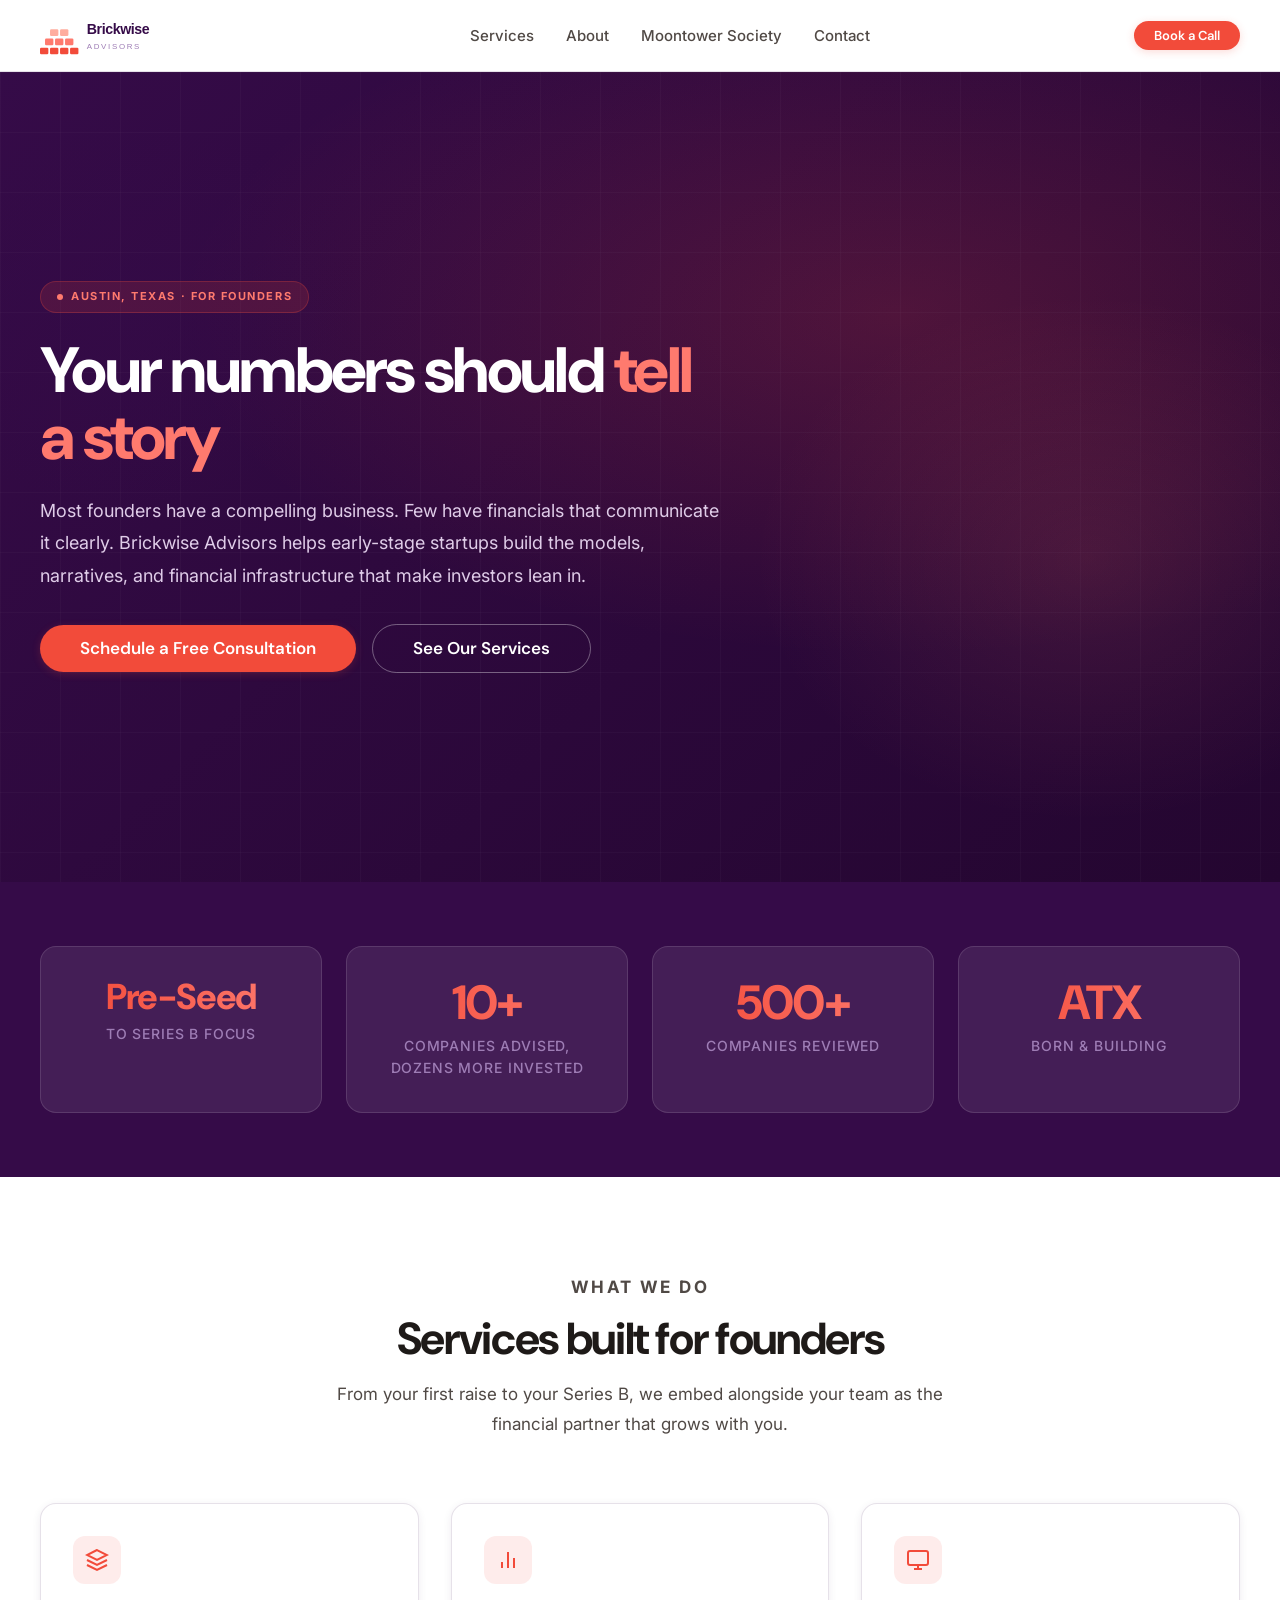
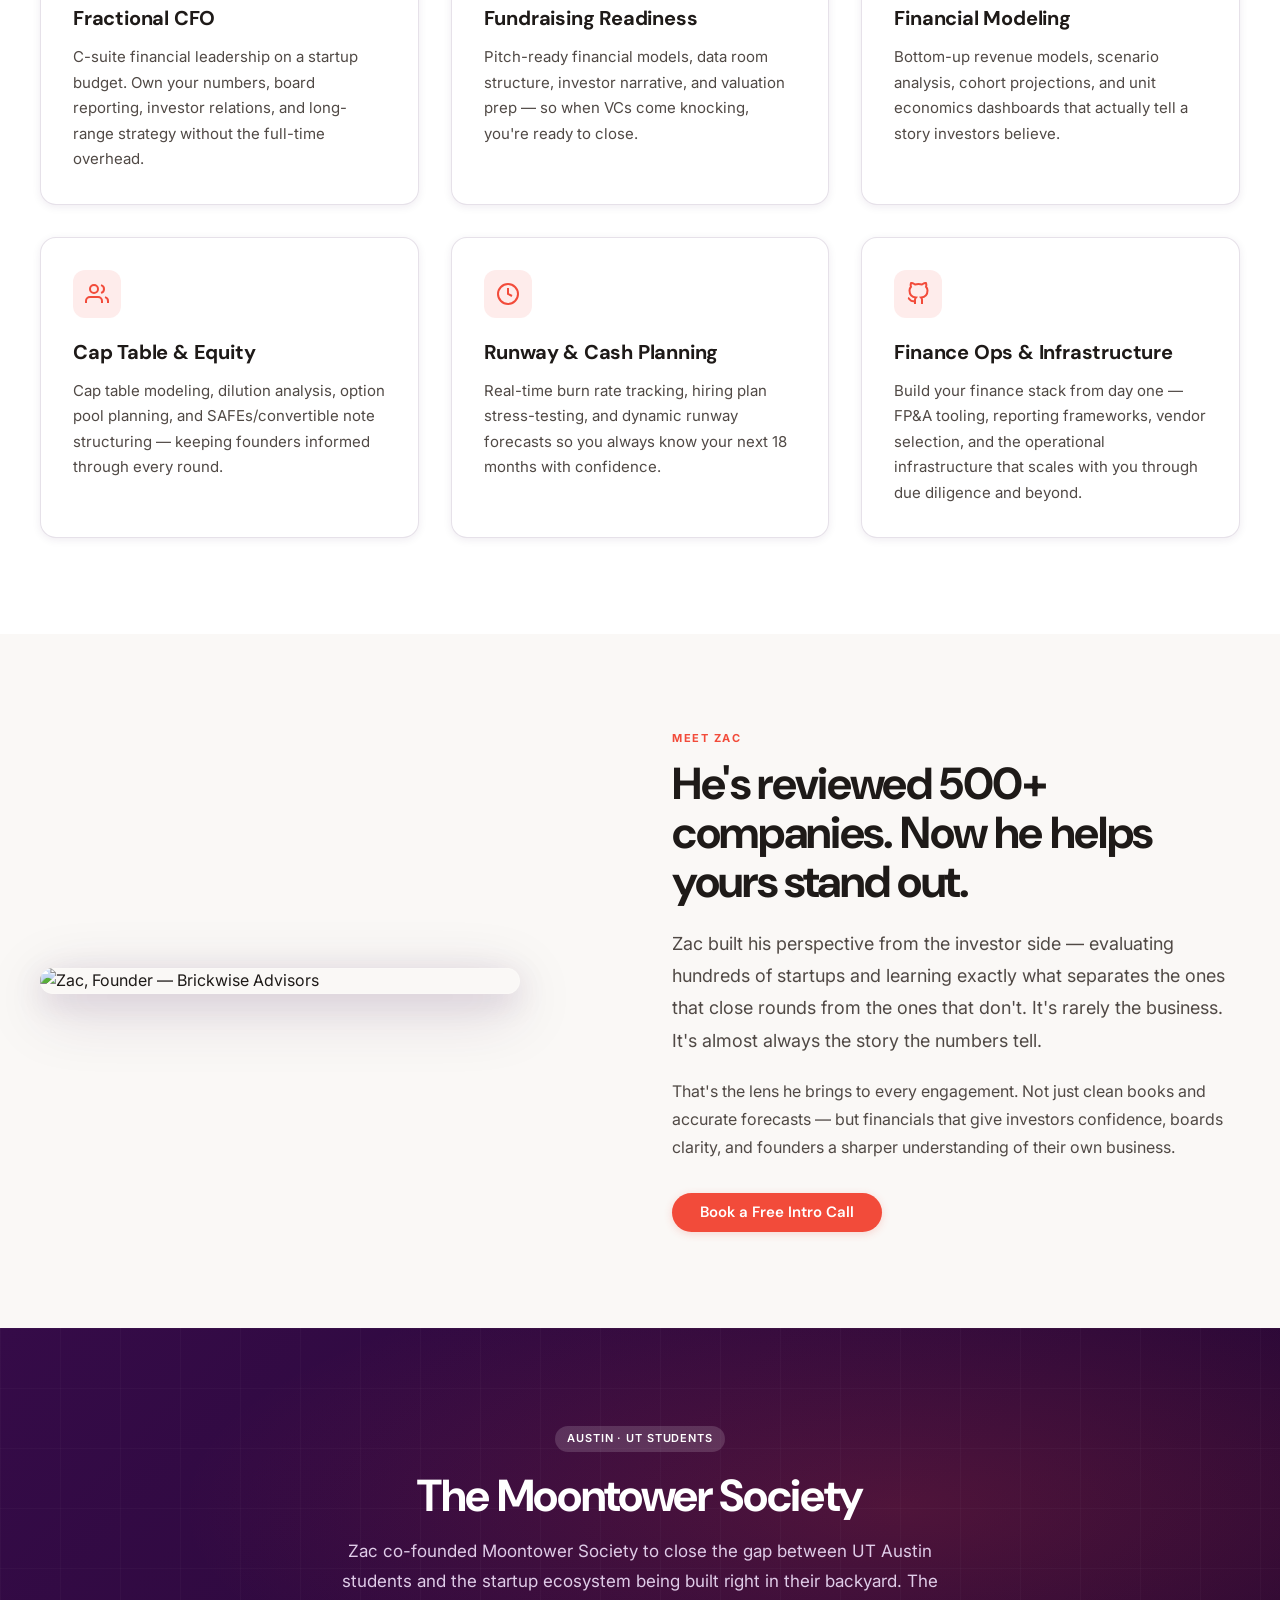
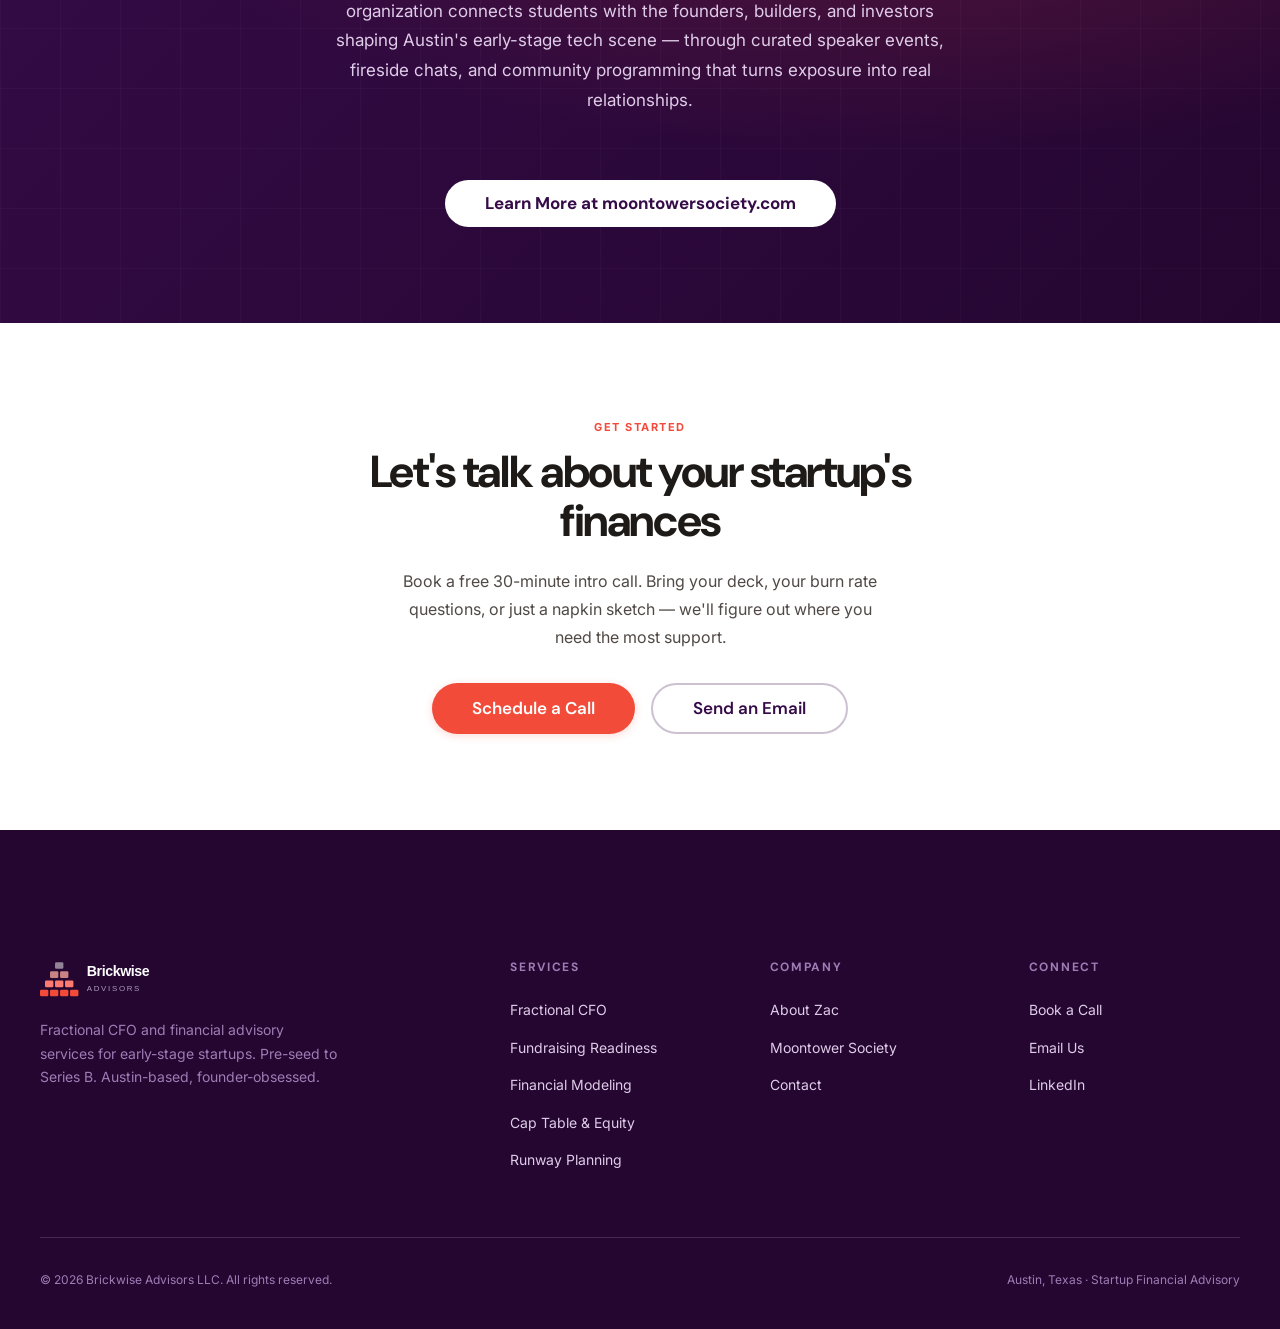
==== commit ca94cbc3: "Update site copy to v1.1 — revised hero, about, and Moontower sections Co-Authored-By: Claude Opus 4" ====
--- a/index.html
+++ b/index.html
@@ -170,11 +170,11 @@
             <svg width="6" height="6" viewBox="0 0 6 6"><circle cx="3" cy="3" r="3" fill="currentColor"/></svg>
             Austin, Texas · For Founders
           </div>
-          <h1>The financial edge your <span>startup needs</span></h1>
+          <h1>Your numbers should <span>tell a story</span></h1>
           <p class="lead">
-            Brickwise Advisors gives early-stage startups a fractional CFO and strategic
-            financial partner — so you can raise smarter, grow faster, and never run out
-            of runway.
+            Most founders have a compelling business. Few have financials that communicate
+            it clearly. Brickwise Advisors helps early-stage startups build the models,
+            narratives, and financial infrastructure that make investors lean in.
           </p>
           <div class="hero-cta">
             <a href="https://calendly.com/brickwiseadvisors" target="_blank" rel="noopener"
@@ -327,17 +327,18 @@
           <div class="reveal reveal-delay-1">
             <p class="overline">Meet Zac</p>
             <h2 style="margin-top:var(--space-3);margin-bottom:var(--space-5);">
-              A financial partner who speaks founder
+              He's reviewed 500+ companies. Now he helps yours stand out.
             </h2>
             <p class="lead" style="margin-bottom:var(--space-5);">
-              Zac has sat across the table from VCs, built financial models at 2am before
-              board meetings, and helped founders navigate the gap between traction and
-              term sheet.
+              Zac built his perspective from the investor side — evaluating hundreds of
+              startups and learning exactly what separates the ones that close rounds from
+              the ones that don't. It's rarely the business. It's almost always the story
+              the numbers tell.
             </p>
             <p style="color:var(--text-on-light-secondary);line-height:1.75;margin-bottom:var(--space-8);">
-              As a hands-on advisor with no hidden incentives,
-              Zac's only job is making sure your startup's finances are a strength —
-              not a liability — at every stage from pre-seed through Series B.
+              That's the lens he brings to every engagement. Not just clean books and
+              accurate forecasts — but financials that give investors confidence, boards
+              clarity, and founders a sharper understanding of their own business.
             </p>
             <a href="https://calendly.com/brickwiseadvisors" target="_blank" rel="noopener"
                class="btn btn-primary">
@@ -361,11 +362,11 @@
           <span class="badge badge-on-dark" style="margin-bottom:var(--space-5);">Austin · UT Students</span>
           <h2 style="color:#fff;">The Moontower Society</h2>
           <p style="color:var(--text-on-dark-secondary);margin-top:var(--space-4);">
-            An Austin-based organization connecting UT Austin students with the founders,
-            builders, and investors shaping Austin's early-stage tech ecosystem. Through
-            curated speaker events, fireside chats, and community programming, Moontower
-            Society gives students direct access to entrepreneurship in action — and helps
-            them build lasting relationships with the startup community and with each other.
+            Zac co-founded Moontower Society to close the gap between UT Austin students
+            and the startup ecosystem being built right in their backyard. The organization
+            connects students with the founders, builders, and investors shaping Austin's
+            early-stage tech scene — through curated speaker events, fireside chats, and
+            community programming that turns exposure into real relationships.
           </p>
         </div>
 
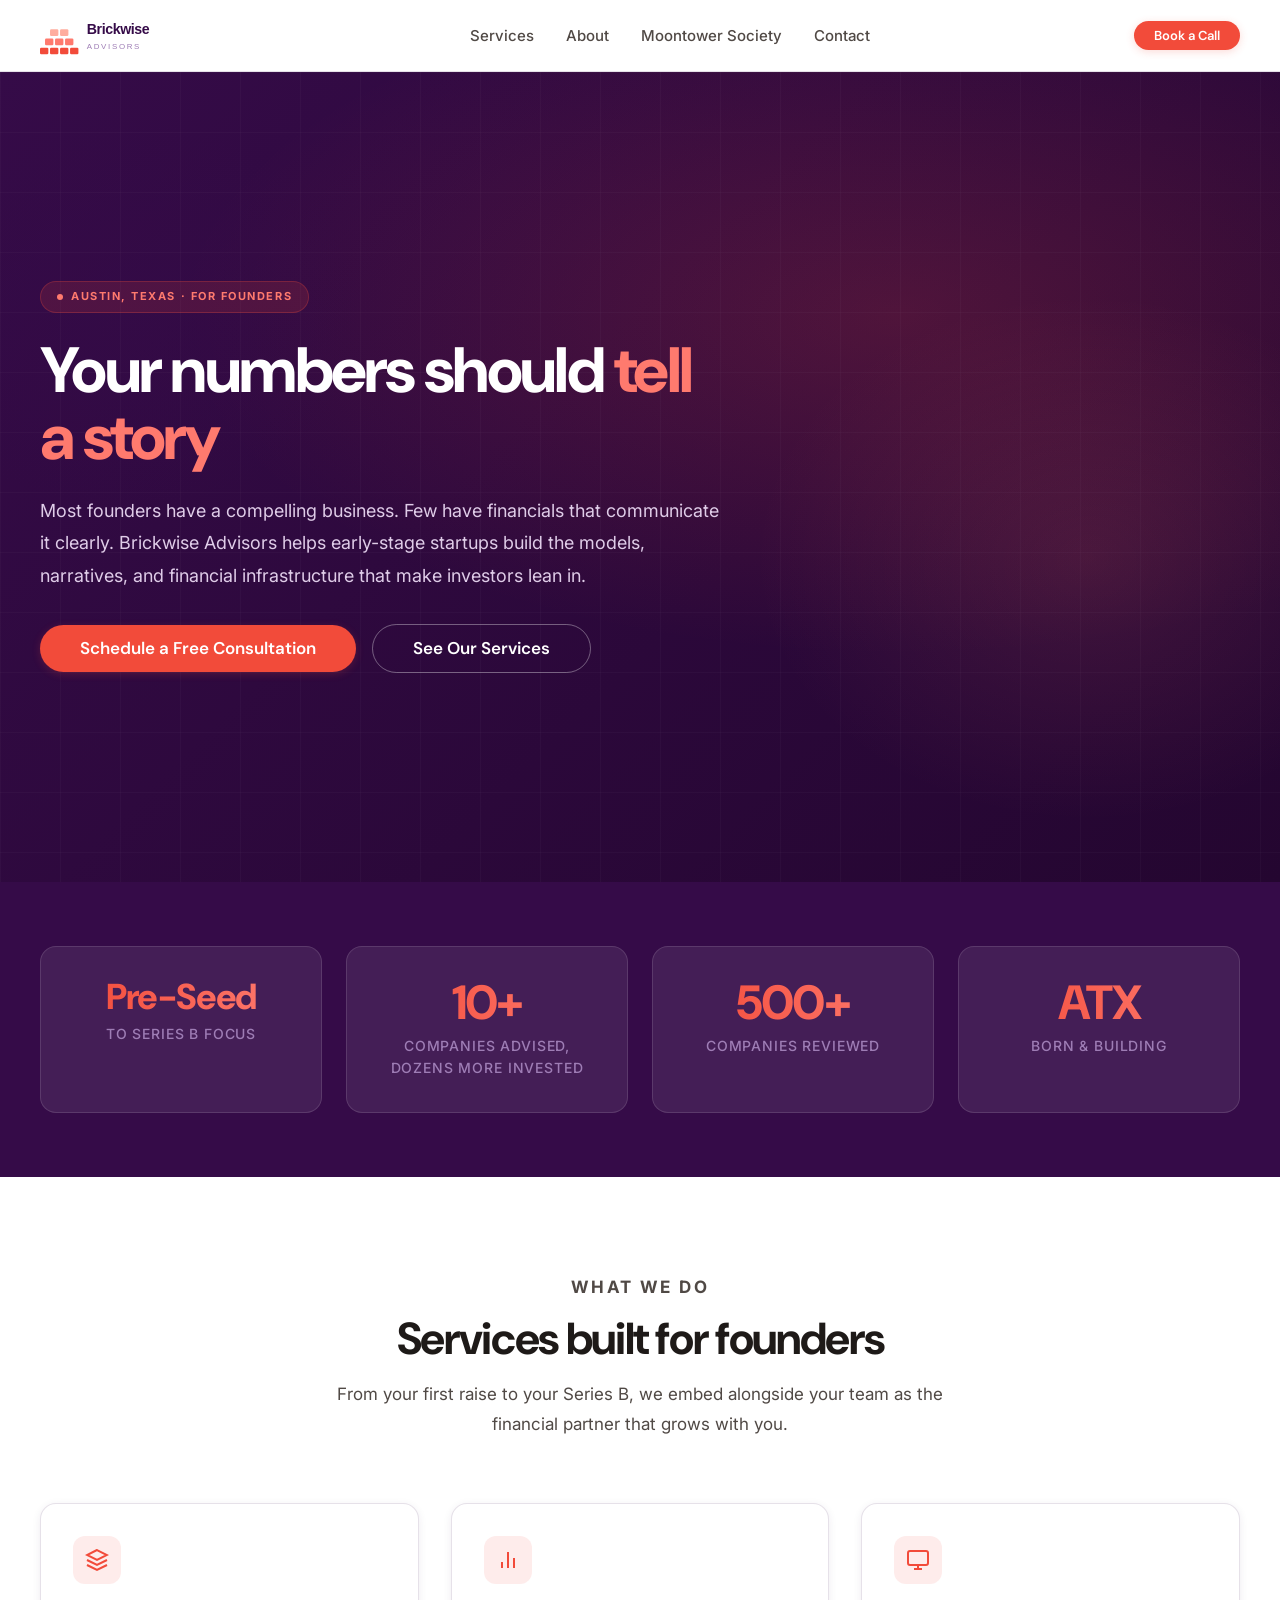
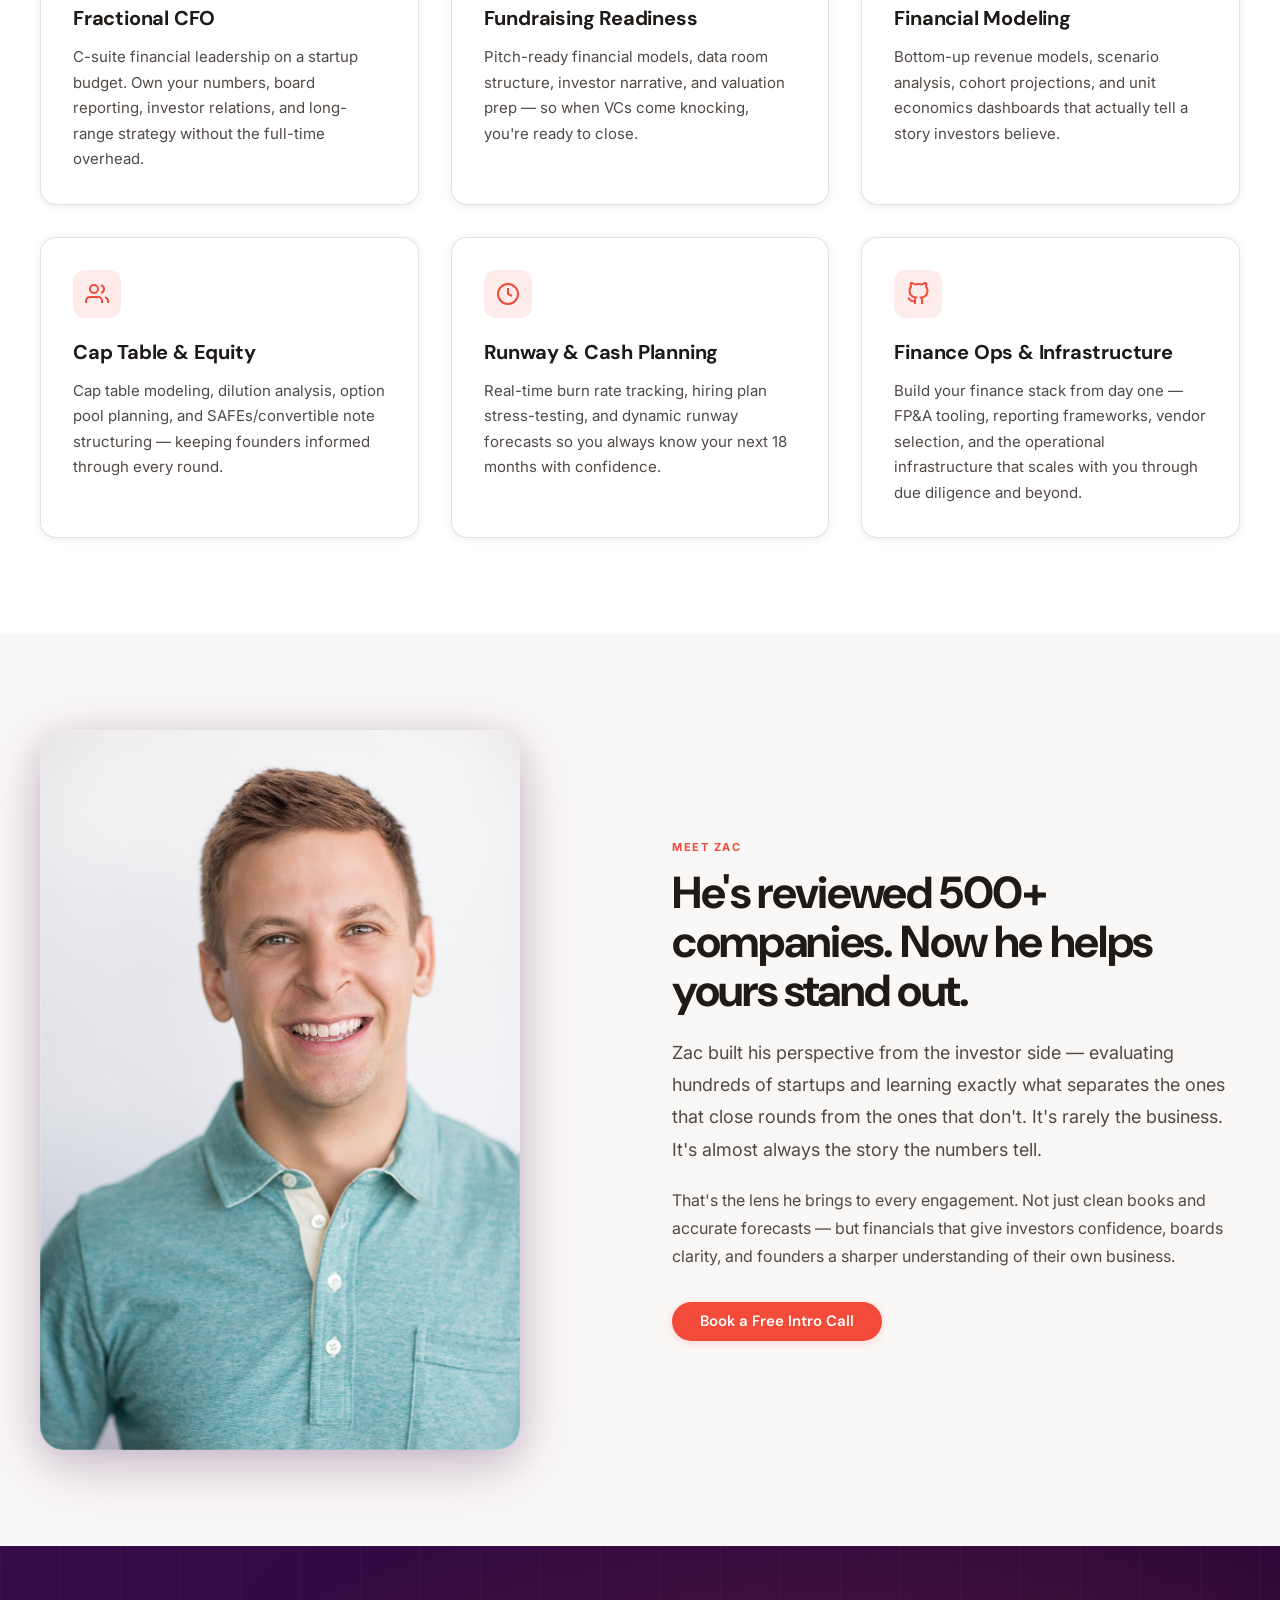
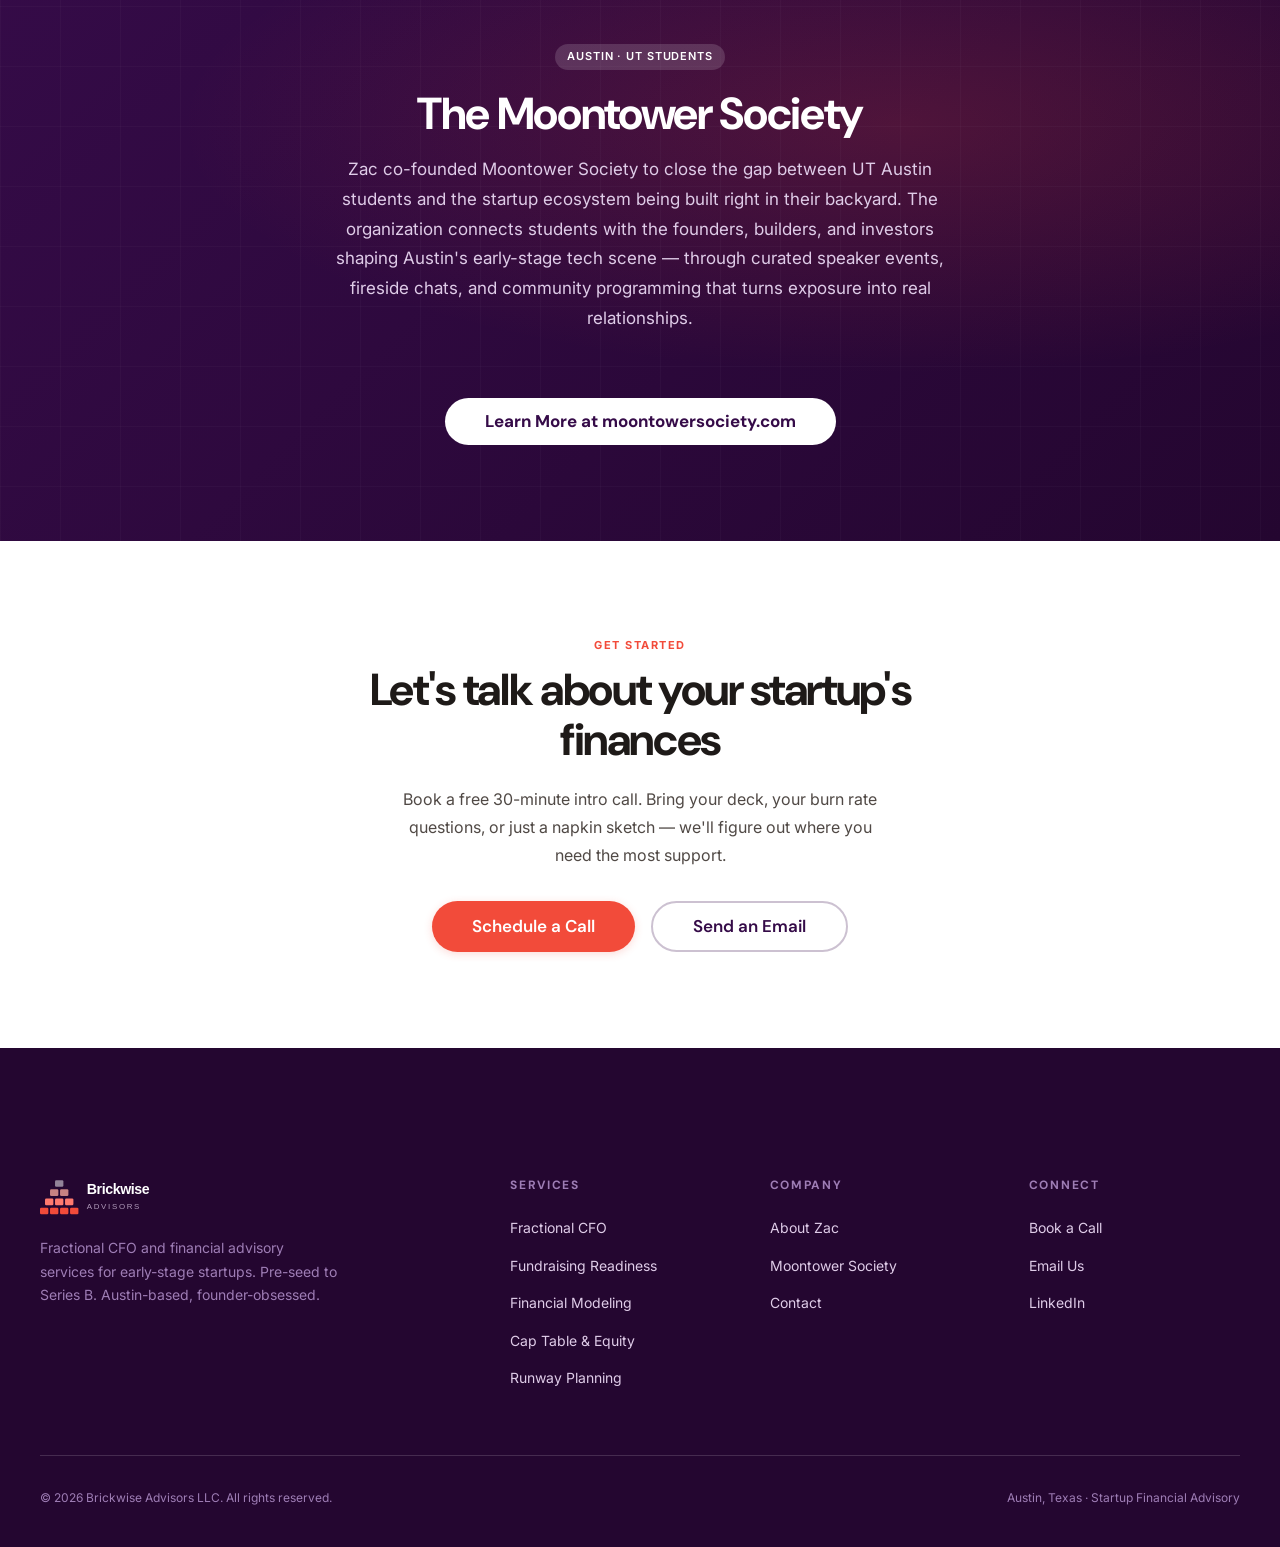
==== commit 1b969e9b: "Fix Calendly links — correct username to zac-brickwiseadvisors Co-Authored-By: Claude Opus 4.6 <nore" ====
--- a/index.html
+++ b/index.html
@@ -145,7 +145,7 @@
         </ul>
 
         <div class="nav-cta">
-          <a href="https://calendly.com/brickwiseadvisors" target="_blank" rel="noopener"
+          <a href="https://calendly.com/zac-brickwiseadvisors" target="_blank" rel="noopener"
              class="btn btn-primary btn-sm">
             Book a Call
           </a>
@@ -177,7 +177,7 @@
             narratives, and financial infrastructure that make investors lean in.
           </p>
           <div class="hero-cta">
-            <a href="https://calendly.com/brickwiseadvisors" target="_blank" rel="noopener"
+            <a href="https://calendly.com/zac-brickwiseadvisors" target="_blank" rel="noopener"
                class="btn btn-primary btn-lg">
               Schedule a Free Consultation
             </a>
@@ -340,7 +340,7 @@
               accurate forecasts — but financials that give investors confidence, boards
               clarity, and founders a sharper understanding of their own business.
             </p>
-            <a href="https://calendly.com/brickwiseadvisors" target="_blank" rel="noopener"
+            <a href="https://calendly.com/zac-brickwiseadvisors" target="_blank" rel="noopener"
                class="btn btn-primary">
               Book a Free Intro Call
             </a>
@@ -396,7 +396,7 @@
             or just a napkin sketch — we'll figure out where you need the most support.
           </p>
           <div style="display:flex;justify-content:center;gap:var(--space-4);flex-wrap:wrap;">
-            <a href="https://calendly.com/brickwiseadvisors" target="_blank" rel="noopener"
+            <a href="https://calendly.com/zac-brickwiseadvisors" target="_blank" rel="noopener"
                class="btn btn-primary btn-lg">
               Schedule a Call
             </a>
@@ -449,7 +449,7 @@
         <div>
           <p class="footer-heading">Connect</p>
           <ul class="footer-links">
-            <li><a href="https://calendly.com/brickwiseadvisors" class="footer-link" target="_blank" rel="noopener">Book a Call</a></li>
+            <li><a href="https://calendly.com/zac-brickwiseadvisors" class="footer-link" target="_blank" rel="noopener">Book a Call</a></li>
             <li><a href="mailto:zac@brickwiseadvisors.com" class="footer-link">Email Us</a></li>
             <li><a href="https://linkedin.com" class="footer-link" target="_blank" rel="noopener">LinkedIn</a></li>
           </ul>
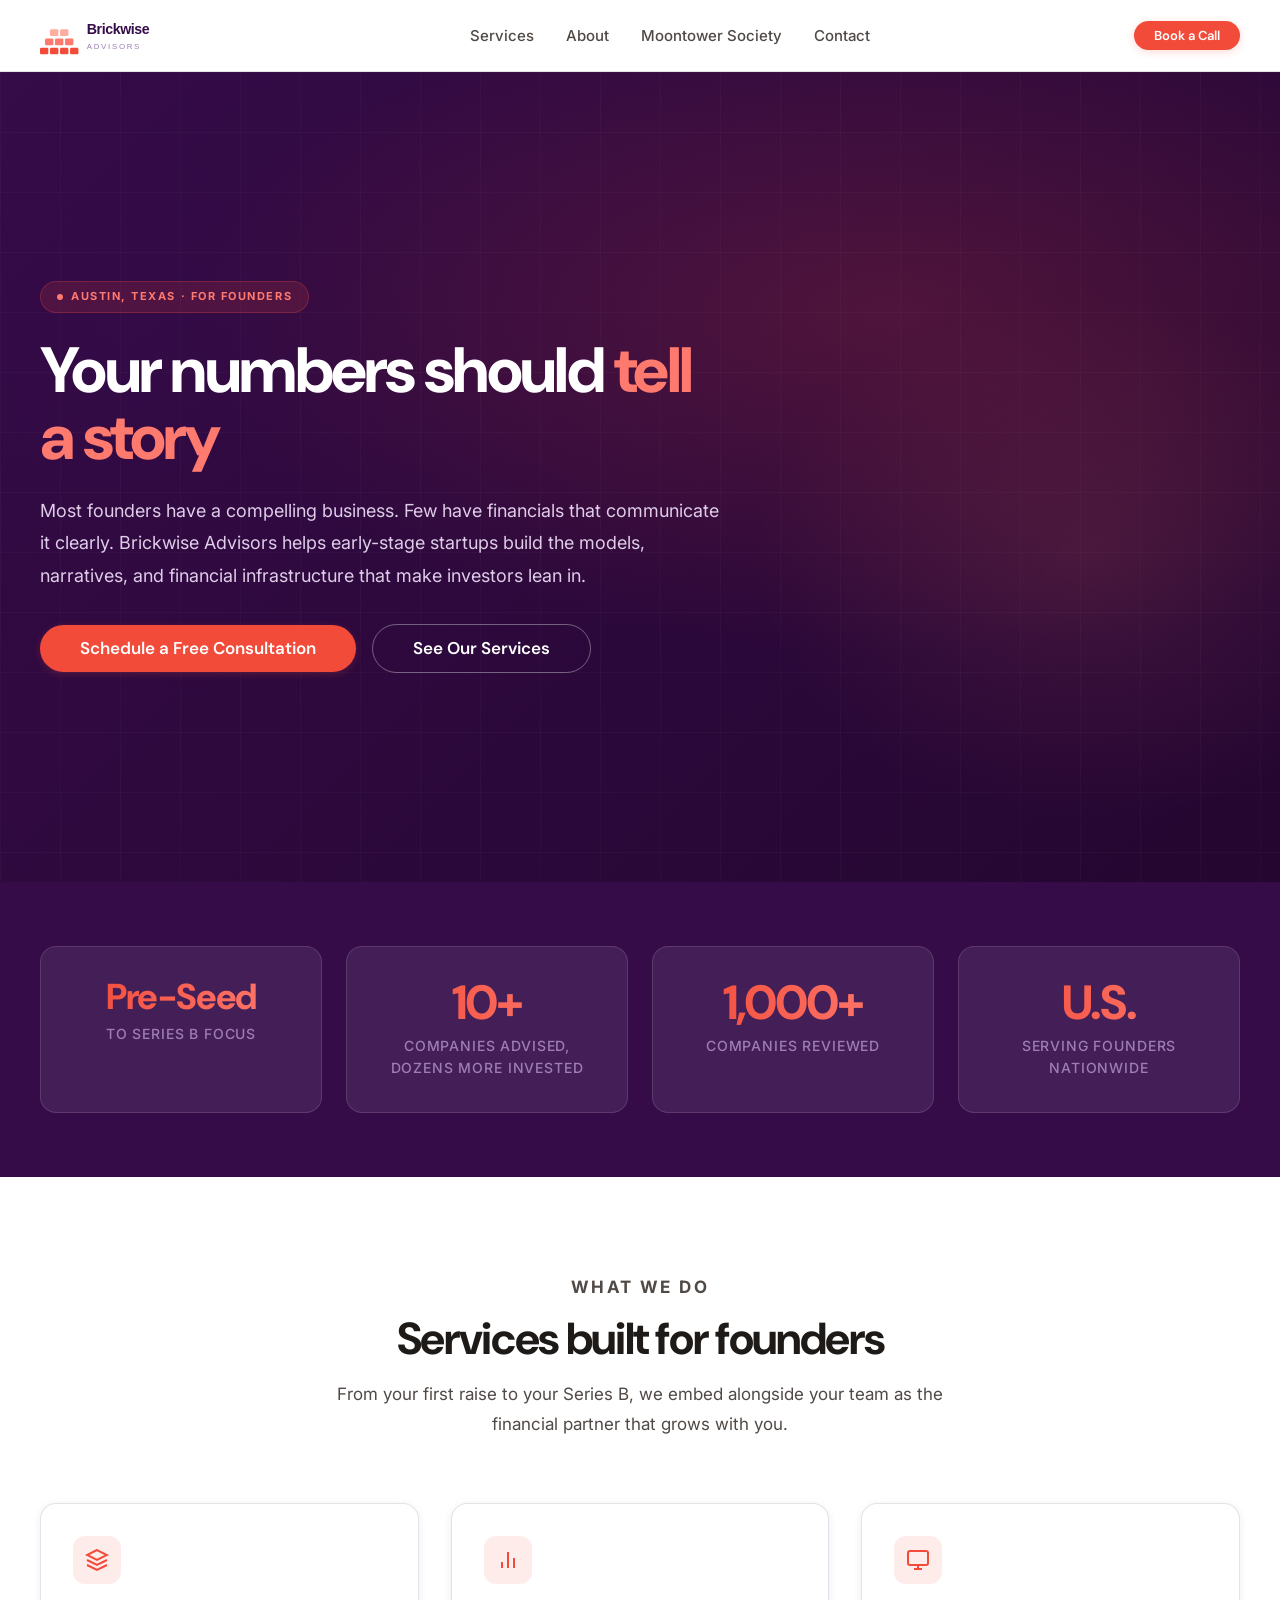
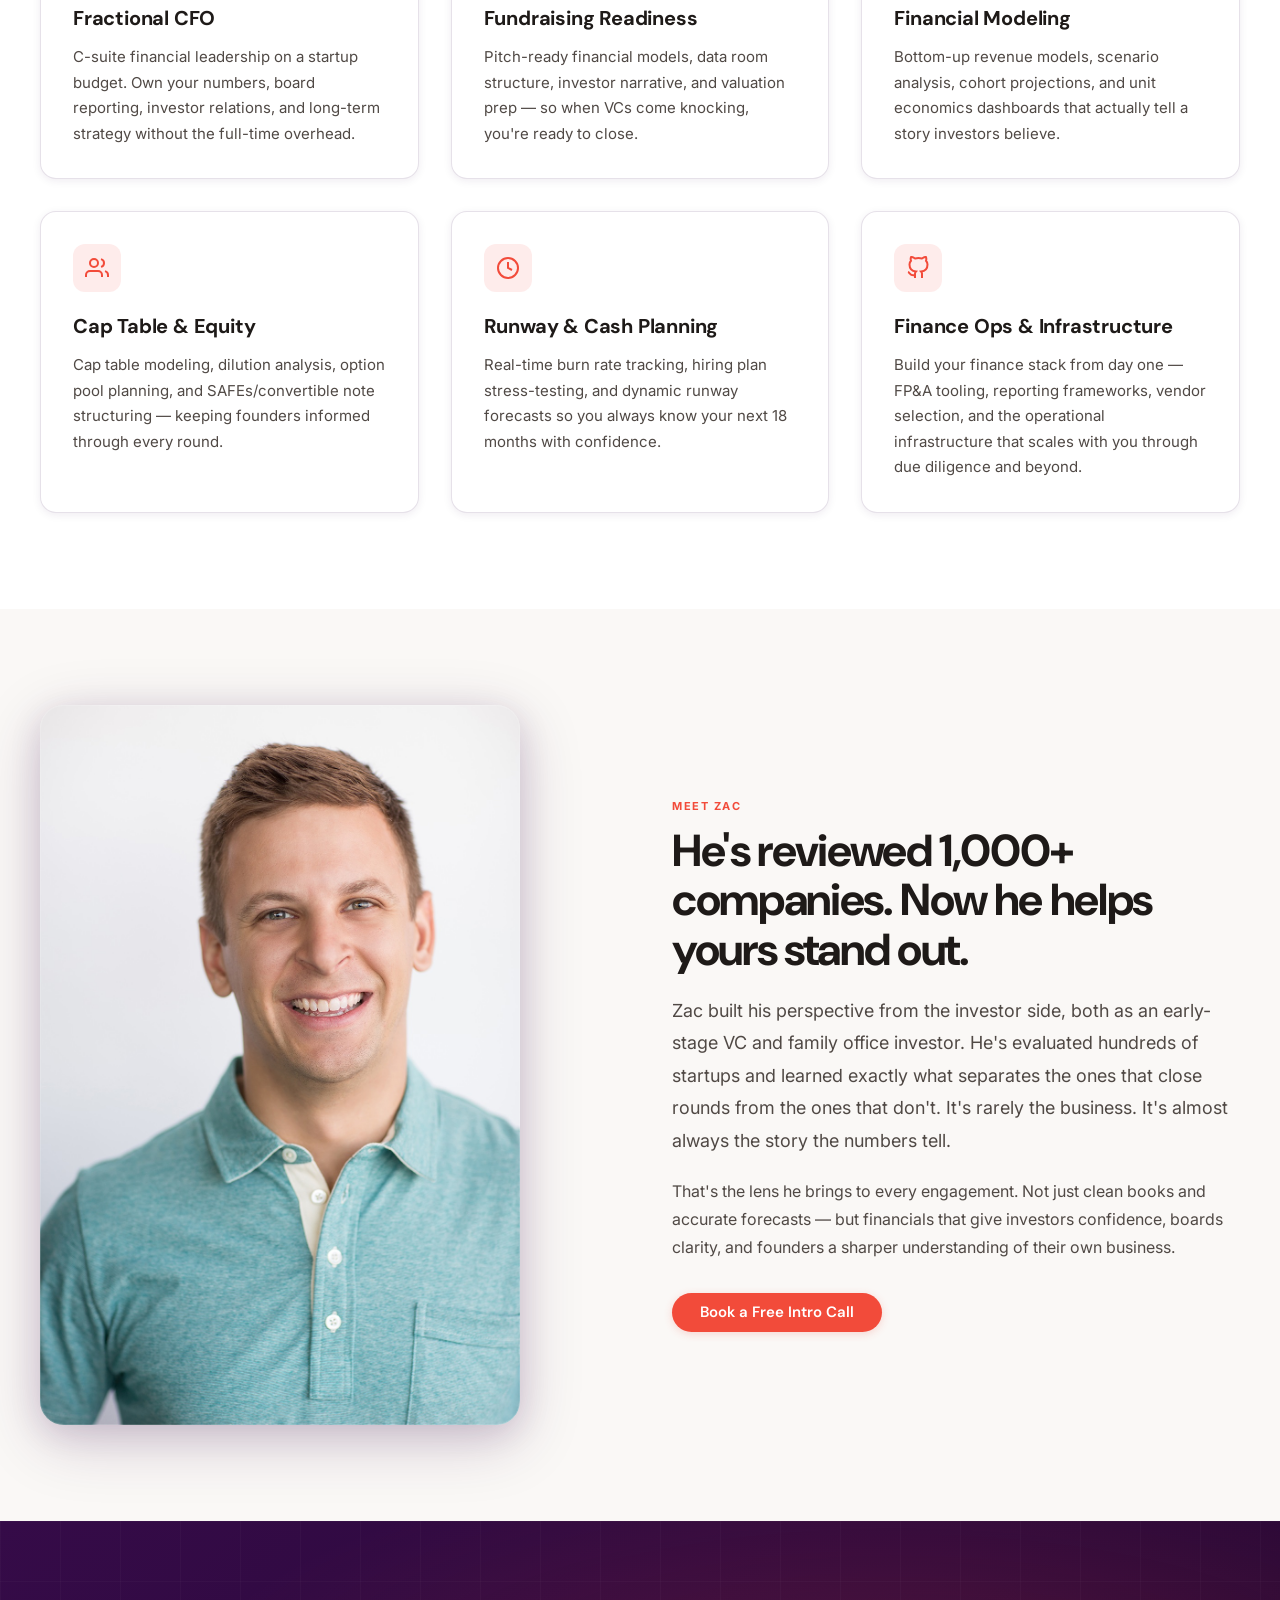
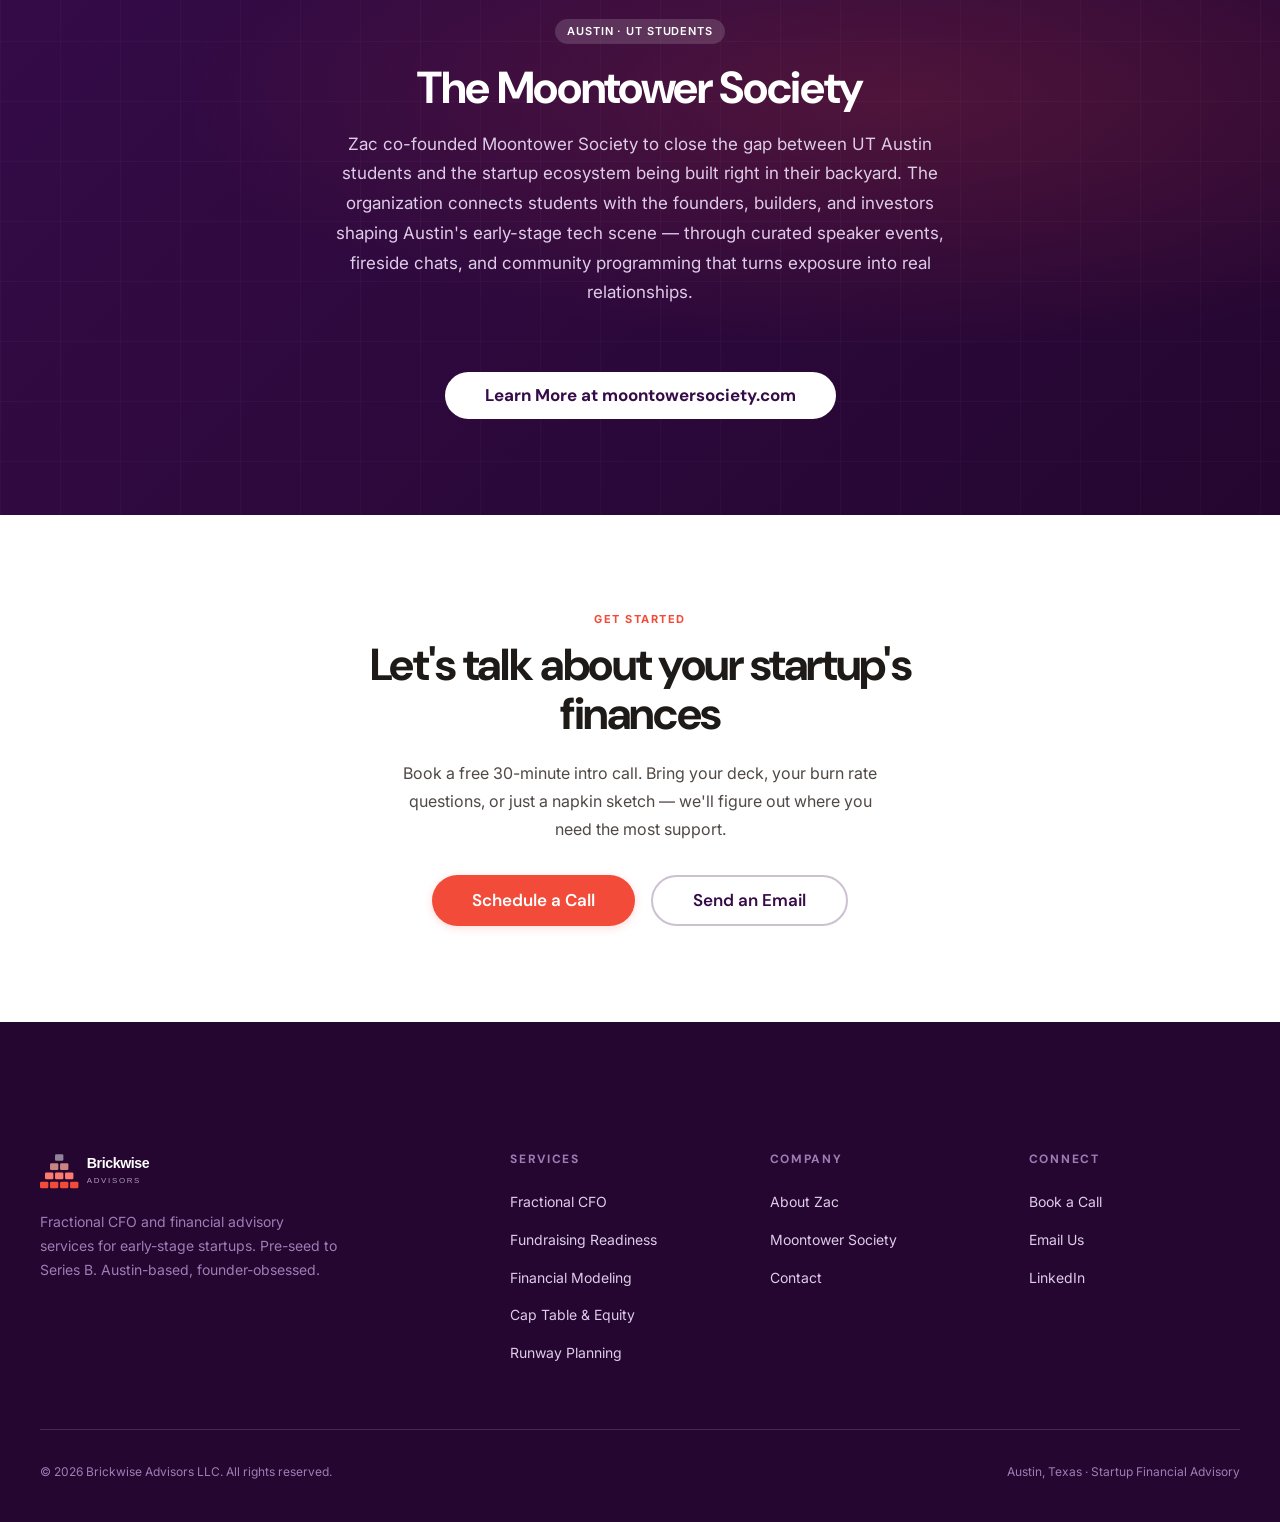
==== commit afdd5ba3: "Update site copy — stats strip, LinkedIn link, and Meet Zac bio Co-Authored-By: Claude Opus 4.6 <nor" ====
--- a/index.html
+++ b/index.html
@@ -5,6 +5,16 @@
   <meta name="viewport" content="width=device-width, initial-scale=1.0">
   <title>Brickwise Advisors — Startup Financial Advisory</title>
   <meta name="description" content="Financial strategy and fractional CFO services for early-stage startups. Fundraising prep, financial modeling, and runway planning for founders.">
+
+  <!-- Open Graph (link previews in iMessage, Slack, LinkedIn, etc.) -->
+  <meta property="og:type" content="website">
+  <meta property="og:title" content="Brickwise Advisors — Startup Financial Advisory">
+  <meta property="og:description" content="Fractional CFO and financial advisory for early-stage startups. Fundraising prep, financial modeling, and runway planning for founders.">
+  <meta property="og:image" content="https://brickwiseadvisors.com/og-card.png">
+  <meta property="og:image:width" content="1200">
+  <meta property="og:image:height" content="630">
+  <meta property="og:url" content="https://brickwiseadvisors.com">
+  <meta name="twitter:card" content="summary_large_image">
 
   <!-- Favicon (inline brick icon) -->
   <link rel="icon" type="image/svg+xml" href="data:image/svg+xml,<svg xmlns='http://www.w3.org/2000/svg' viewBox='0 0 32 32'><rect x='3' y='22' width='7' height='5' rx='1' fill='%23F24B3A'/><rect x='12' y='22' width='7' height='5' rx='1' fill='%23F24B3A'/><rect x='21' y='22' width='7' height='5' rx='1' fill='%23F24B3A'/><rect x='7' y='15' width='7' height='5' rx='1' fill='%23FF7A6E'/><rect x='17' y='15' width='7' height='5' rx='1' fill='%23FF7A6E'/><rect x='12' y='8' width='7' height='5' rx='1' fill='%23FFAD9E'/></svg>">
@@ -208,13 +218,13 @@
           </div>
 
           <div class="card-stat reveal reveal-delay-2">
-            <div class="card-stat-value">500+</div>
+            <div class="card-stat-value">1,000+</div>
             <div class="card-stat-label">Companies Reviewed</div>
           </div>
 
           <div class="card-stat reveal reveal-delay-3">
-            <div class="card-stat-value">ATX</div>
-            <div class="card-stat-label">Born &amp; Building</div>
+            <div class="card-stat-value">U.S.</div>
+            <div class="card-stat-label">Serving Founders Nationwide</div>
           </div>
 
         </div>
@@ -244,7 +254,7 @@
             <h4>Fractional CFO</h4>
             <p style="color:var(--text-on-light-secondary);margin-top:var(--space-3);font-size:0.9375rem;line-height:1.7;">
               C-suite financial leadership on a startup budget. Own your numbers,
-              board reporting, investor relations, and long-range strategy without
+              board reporting, investor relations, and long-term strategy without
               the full-time overhead.
             </p>
           </div>
@@ -327,13 +337,13 @@
           <div class="reveal reveal-delay-1">
             <p class="overline">Meet Zac</p>
             <h2 style="margin-top:var(--space-3);margin-bottom:var(--space-5);">
-              He's reviewed 500+ companies. Now he helps yours stand out.
+              He's reviewed 1,000+ companies. Now he helps yours stand out.
             </h2>
             <p class="lead" style="margin-bottom:var(--space-5);">
-              Zac built his perspective from the investor side — evaluating hundreds of
-              startups and learning exactly what separates the ones that close rounds from
-              the ones that don't. It's rarely the business. It's almost always the story
-              the numbers tell.
+              Zac built his perspective from the investor side, both as an early-stage
+              VC and family office investor. He's evaluated hundreds of startups and learned
+              exactly what separates the ones that close rounds from the ones that don't.
+              It's rarely the business. It's almost always the story the numbers tell.
             </p>
             <p style="color:var(--text-on-light-secondary);line-height:1.75;margin-bottom:var(--space-8);">
               That's the lens he brings to every engagement. Not just clean books and
@@ -451,7 +461,7 @@
           <ul class="footer-links">
             <li><a href="https://calendly.com/zac-brickwiseadvisors" class="footer-link" target="_blank" rel="noopener">Book a Call</a></li>
             <li><a href="mailto:zac@brickwiseadvisors.com" class="footer-link">Email Us</a></li>
-            <li><a href="https://linkedin.com" class="footer-link" target="_blank" rel="noopener">LinkedIn</a></li>
+            <li><a href="https://www.linkedin.com/in/zacharyrollins/" class="footer-link" target="_blank" rel="noopener">LinkedIn</a></li>
           </ul>
         </div>
 
